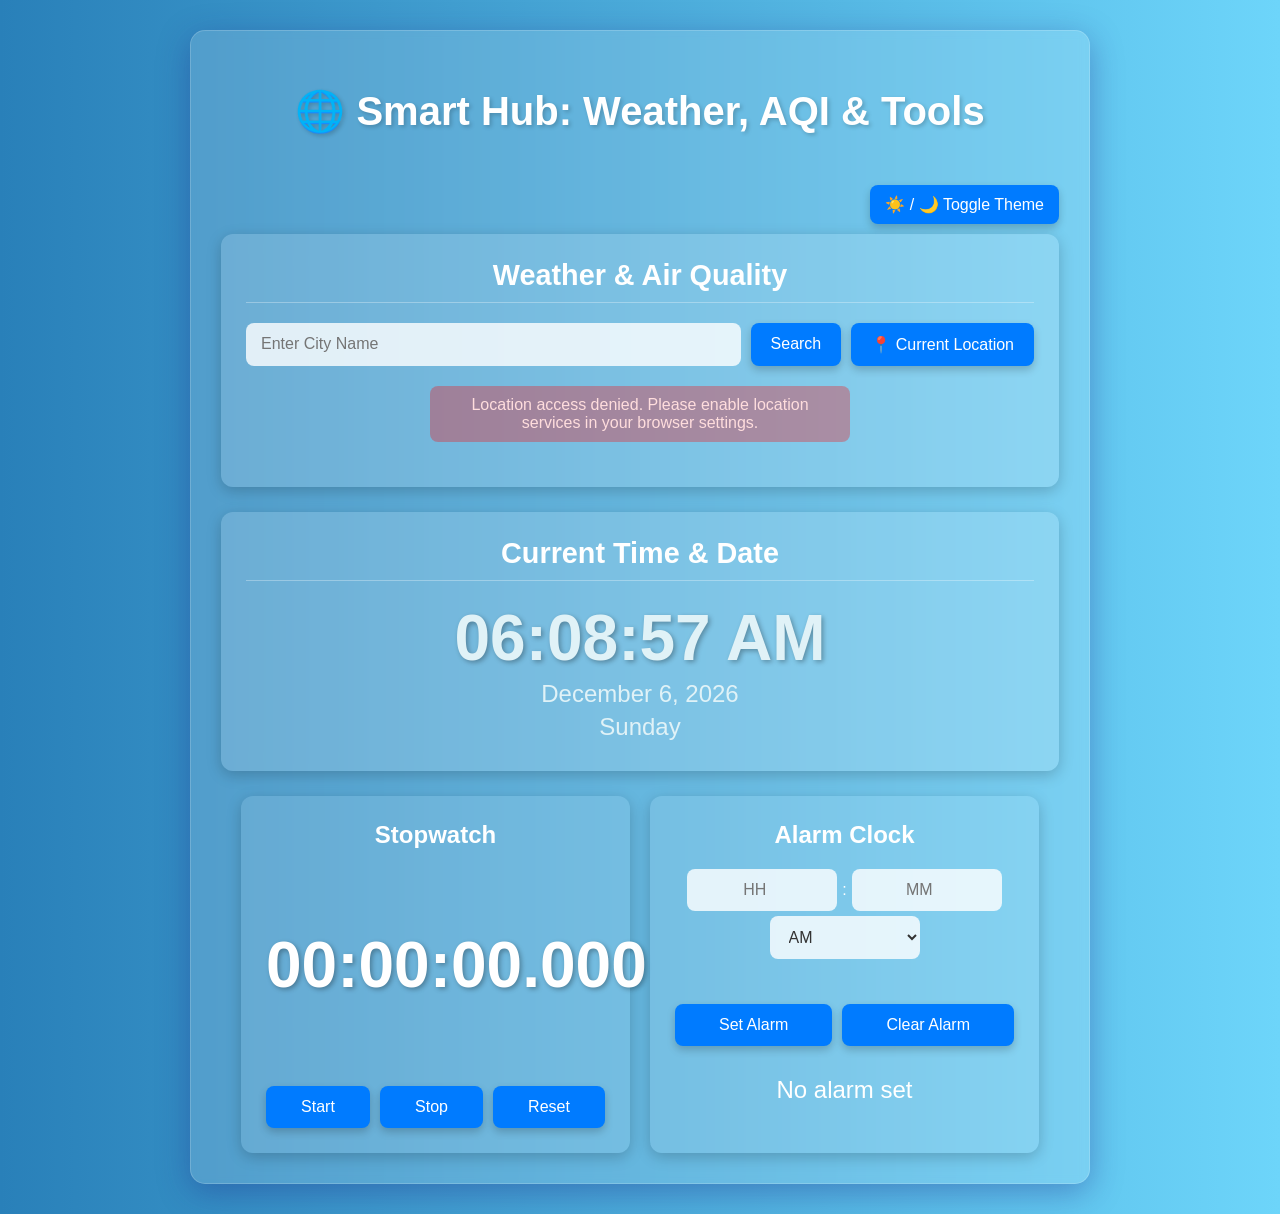
==== index.html @ 72296e92 "Add files via upload" ====
<!DOCTYPE html>
<html lang="en">
<head>
    <meta charset="UTF-8">
    <meta name="viewport" content="width=device-width, initial-scale=1.0">
    <title>🌐 Smart Hub: Weather, AQI, Clock & Tools</title>
    <link rel="stylesheet" href="style.css">
    <link rel="icon" type="image/png" href="https://openweathermap.org/img/wn/04d@2x.png">
</head>
<body>
    <div class="main-wrapper">
        <div class="container">
            <h1>🌐 Smart Hub: Weather, AQI & Tools</h1>

            <div class="theme-toggle-section">
                <button id="themeToggle">☀️ / 🌙 Toggle Theme</button>
            </div>

            <div class="section weather-aqi-section">
                <h2>Weather & Air Quality</h2>
                <div class="search-section">
                    <input type="text" id="cityInput" placeholder="Enter City Name">
                    <button onclick="getWeatherByCity()">Search</button>
                    <button onclick="getLocationWeather()">📍 Current Location</button>
                </div>
                <div id="errorMessage" class="error-message"></div>
                <div class="results-container">
                    <div id="weatherResult" class="weather-card">
                        <h3>Current Weather</h3>
                        <div class="weather-details">
                            <p>City: <span id="weatherCity">--</span></p>
                            <img id="weatherIcon" src="" alt="Weather Icon" class="hidden">
                            <p class="temperature"><span id="temp">--</span>°C</p>
                            <p>Condition: <span id="condition">--</span></p>
                            <p>Humidity: <span id="humidity">--</span>%</p>
                            <p>Wind Speed: <span id="wind">--</span> m/s</p>
                            <p id="rainfallParagraph" class="hidden-detail">Rainfall (last 1/3h): <span id="rainfall">--</span> mm</p>
                            <p>Pressure: <span id="pressure">--</span> hPa</p>
                        </div>
                    </div>
                    <div id="aqiResult" class="aqi-card">
                        <h3>Air Quality Index (AQI)</h3>
                        <div class="aqi-details">
                            <p>AQI Level: <span id="aqiLevel">--</span> <span id="aqiStatus"></span></p>
                            <div class="aqi-components">
                                <p>PM2.5: <span id="pm2_5">--</span> µg/m³</p>
                                <p>PM10: <span id="pm10">--</span> µg/m³</p>
                                <p>CO: <span id="co">--</span> µg/m³</p>
                                <p>NO2: <span id="no2">--</span> µg/m³</p>
                                <p>O3: <span id="o3">--</span> µg/m³</p>
                                <p>SO2: <span id="so2">--</span> µg/m³</p>
                            </div>
                        </div>
                    </div>
                </div>
            </div>

            <div class="section digital-clock-section">
                <h2>Current Time & Date</h2>
                <div class="clock-display">
                    <p id="displayTime" class="large-text">--:--:--</p>
                    <p id="displayDate" class="medium-text">--</p>
                    <p id="displayDay" class="medium-text">--</p>
                </div>
            </div>

            <div class="section tools-section">
                <div class="tool-card stopwatch-card">
                    <h3>Stopwatch</h3>
                    <p id="stopwatchDisplay" class="large-text">00:00:00.000</p>
                    <div class="stopwatch-controls">
                        <button id="startStopwatch">Start</button>
                        <button id="stopStopwatch">Stop</button>
                        <button id="resetStopwatch">Reset</button>
                    </div>
                </div>

                <div class="tool-card alarm-card">
                    <h3>Alarm Clock</h3>
                    <div class="alarm-set-input">
                        <input type="number" id="alarmHour" min="1" max="12" placeholder="HH"> :
                        <input type="number" id="alarmMinute" min="0" max="59" placeholder="MM">
                        <select id="alarmAmPm">
                            <option value="AM">AM</option>
                            <option value="PM">PM</option>
                        </select>
                    </div>
                    <div class="alarm-controls">
                        <button id="setAlarm">Set Alarm</button>
                        <button id="clearAlarm">Clear Alarm</button>
                    </div>
                    <p id="alarmStatus" class="medium-text">No alarm set</p>
                    <audio id="alarmTone" loop></audio> </div>
            </div>

        </div>
    </div>

    <script src="script.js"></script>
</body>
</html>
---- style.css ----
/* Root CSS Variables for Theming */
:root {
    /* Light Mode */
    --bg-gradient-start: #2980b9;
    --bg-gradient-end: #6dd5fa;
    --text-color: white;
    --card-bg-color: rgba(255, 255, 255, 0.15);
    --card-border-color: rgba(255, 255, 255, 0.18);
    --card-shadow-color: rgba(31, 38, 135, 0.37);
    --input-bg-color: rgba(255, 255, 255, 0.8);
    --input-text-color: #333;
    --button-bg-color: #007bff;
    --button-hover-bg-color: #0056b3;
    --section-header-border: rgba(255, 255, 255, 0.3);
    --value-text-color: #e0f2f7;
    --error-bg-color: rgba(255, 0, 0, 0.3);
    --error-text-color: #ffdddd;
}

/* Dark Mode Variables */
body.dark-mode {
    --bg-gradient-start: #2c3e50; /* Darker blue-grey */
    --bg-gradient-end: #34495e; /* Even darker blue-grey */
    --text-color: #ecf0f1; /* Light grey */
    --card-bg-color: rgba(0, 0, 0, 0.3);
    --card-border-color: rgba(255, 255, 255, 0.1);
    --card-shadow-color: rgba(0, 0, 0, 0.5);
    --input-bg-color: rgba(50, 50, 50, 0.8);
    --input-text-color: #ecf0f1;
    --button-bg-color: #3498db; /* Brighter blue */
    --button-hover-bg-color: #2980b9; /* Darker bright blue */
    --section-header-border: rgba(255, 255, 255, 0.2);
    --value-text-color: #aaddff;
    --error-bg-color: rgba(255, 99, 71, 0.3); /* Tomato red */
    --error-text-color: #ffe0e0;
}


/* General Body Styles */
body {
    font-family: 'Segoe UI', Tahoma, Geneva, Verdana, sans-serif;
    text-align: center;
    background: linear-gradient(to right, var(--bg-gradient-start), var(--bg-gradient-end));
    color: var(--text-color);
    margin: 0;
    padding: 20px;
    display: flex;
    justify-content: center;
    align-items: flex-start; /* Align to start for scrolling content */
    min-height: 100vh;
    box-sizing: border-box;
    transition: background 0.5s ease, color 0.5s ease; /* Smooth theme transition */
}

.main-wrapper {
    display: flex;
    flex-direction: column; /* Stack all sections vertically by default */
    justify-content: flex-start; /* Align sections to the top */
    align-items: center; /* Center content horizontally */
    width: 100%;
    max-width: 1200px; /* Wider wrapper to accommodate more content */
    gap: 30px; /* Space between main sections */
    padding: 10px; /* Small padding inside wrapper */
}

.container {
    background-color: var(--card-bg-color);
    padding: 30px;
    border-radius: 15px;
    box-shadow: 0 8px 32px 0 var(--card-shadow-color);
    backdrop-filter: blur(4px);
    -webkit-backdrop-filter: blur(4px);
    border: 1px solid var(--card-border-color);
    width: 100%;
    max-width: 900px; /* Max width for central content */
    box-sizing: border-box;
    display: flex;
    flex-direction: column;
    gap: 25px; /* Space between sections inside the container */
}

h1 {
    font-size: 2.5em;
    margin-bottom: 25px;
    text-shadow: 2px 2px 4px rgba(0, 0, 0, 0.2);
    color: var(--text-color);
}

h2 {
    font-size: 1.8em;
    margin-top: 0;
    margin-bottom: 20px;
    border-bottom: 1px solid var(--section-header-border);
    padding-bottom: 10px;
    color: var(--text-color);
}

h3 {
    font-size: 1.5em;
    margin-top: 0;
    margin-bottom: 15px;
    color: var(--text-color);
}

/* Theme Toggle Button */
.theme-toggle-section {
    text-align: right;
    width: 100%; /* Ensure button takes full width for alignment */
    max-width: 900px; /* Align with container max-width */
    margin-bottom: -15px; /* Pull it closer to the main content */
}
#themeToggle {
    background-color: var(--button-bg-color);
    color: var(--text-color);
    border: none;
    padding: 10px 15px;
    border-radius: 8px;
    cursor: pointer;
    font-size: 1em;
    transition: background-color 0.3s ease;
}
#themeToggle:hover {
    background-color: var(--button-hover-bg-color);
}


/* General Section Styles */
.section {
    background-color: var(--card-bg-color);
    padding: 25px;
    border-radius: 12px;
    box-shadow: 0 4px 15px rgba(0, 0, 0, 0.2);
    text-align: center;
    width: 100%; /* Sections take full width within container */
    box-sizing: border-box;
}

/* Search Section (Weather/AQI) */
.search-section {
    margin-bottom: 20px;
    display: flex;
    flex-wrap: wrap;
    justify-content: center;
    gap: 10px;
}

input[type="text"], input[type="number"], select {
    padding: 12px 15px;
    font-size: 1em;
    border: none;
    border-radius: 8px;
    outline: none;
    background-color: var(--input-bg-color);
    color: var(--input-text-color);
    flex-grow: 1;
    min-width: 150px;
    box-sizing: border-box;
}

input[type="number"] {
    width: 60px; /* Specific width for hour/minute inputs */
    text-align: center;
    flex-grow: 0;
}

select {
    width: 80px; /* Specific width for AM/PM select */
    flex-grow: 0;
    cursor: pointer;
}

button {
    padding: 12px 20px;
    font-size: 1em;
    border: none;
    border-radius: 8px;
    background-color: var(--button-bg-color);
    color: var(--text-color);
    cursor: pointer;
    transition: background-color 0.3s ease, transform 0.2s ease;
    box-shadow: 0 4px 8px rgba(0, 0, 0, 0.2);
    white-space: nowrap;
}

button:hover {
    background-color: var(--button-hover-bg-color);
    transform: translateY(-2px);
}

button:active {
    transform: translateY(0);
}

/* Error Message Styling */
.error-message {
    color: var(--error-text-color);
    background-color: var(--error-bg-color);
    padding: 10px;
    border-radius: 8px;
    margin: 15px auto;
    max-width: 400px;
    opacity: 0;
    height: 0;
    overflow: hidden;
    transition: opacity 0.4s ease, height 0.4s ease, padding 0.4s ease, background-color 0.5s ease;
}

.error-message.show {
    opacity: 1;
    height: auto;
    padding: 10px;
}

/* Results Container (Weather and AQI Cards) */
.results-container {
    display: flex;
    flex-wrap: wrap;
    justify-content: center;
    gap: 20px;
    margin-top: 20px;
}

/* Individual Card Styling (Weather/AQI) */
.weather-card, .aqi-card {
    background-color: rgba(255, 255, 255, 0.1);
    padding: 25px;
    border-radius: 12px;
    width: calc(50% - 30px); /* Approx half width minus gap for larger screens */
    min-width: 280px;
    box-sizing: border-box;
    box-shadow: 0 4px 15px rgba(0, 0, 0, 0.2);
    text-align: left;
    display: none;
    flex-direction: column;
    justify-content: space-between;
    transition: all 0.3s ease-in-out;
}

.weather-details p, .aqi-details p {
    margin: 10px 0;
    font-size: 1.1em;
    display: flex;
    justify-content: space-between;
    align-items: center;
    color: var(--text-color);
}

.weather-details span, .aqi-details span {
    font-weight: bold;
    color: var(--value-text-color);
}

.temperature {
    font-size: 3em;
    font-weight: bold;
    margin: 15px 0;
    text-align: center;
    color: var(--value-text-color);
    text-shadow: 1px 1px 2px rgba(0, 0, 0, 0.3);
}

#weatherIcon {
    display: block;
    margin: -10px auto 10px auto;
    width: 100px;
    height: 100px;
    background-color: rgba(0, 0, 0, 0.1);
    border-radius: 50%;
    padding: 5px;
}

#weatherIcon.hidden {
    display: none;
}

.aqi-components {
    margin-top: 15px;
    border-top: 1px solid var(--section-header-border);
    padding-top: 15px;
}

.hidden-detail {
    display: none;
}

/* AQI Status Coloring */
.aqi-status-good { color: #8bc34a; font-weight: bold; }
.aqi-status-fair { color: #ffeb3b; font-weight: bold; }
.aqi-status-moderate { color: #ff9800; font-weight: bold; }
.aqi-status-poor { color: #f4436c; font-weight: bold; }
.aqi-status-very-poor { color: #9c27b0; font-weight: bold; }
.aqi-status-unknown { color: #aaaaaa; font-weight: bold; }


/* --- New Sections Styling --- */

/* Clock / Calendar Section */
.digital-clock-section {
    text-align: center;
}

.clock-display p {
    margin: 5px 0;
    color: var(--value-text-color);
}

.large-text {
    font-size: 4em;
    font-weight: bold;
    text-shadow: 2px 2px 5px rgba(0, 0, 0, 0.3);
}

.medium-text {
    font-size: 1.5em;
}

/* Tools Section (Stopwatch & Alarm) */
.tools-section {
    display: flex;
    flex-wrap: wrap;
    gap: 20px;
    justify-content: center;
    text-align: center;
    background-color: transparent; /* Tools section acts as a wrapper, not a card itself */
    box-shadow: none;
    padding: 0;
}

.tool-card {
    background-color: rgba(255, 255, 255, 0.1);
    padding: 25px;
    border-radius: 12px;
    box-shadow: 0 4px 15px rgba(0, 0, 0, 0.2);
    width: calc(50% - 30px); /* Approx half width minus gap for larger screens */
    min-width: 280px;
    box-sizing: border-box;
    display: flex;
    flex-direction: column;
    justify-content: space-between;
}

/* Stopwatch Controls */
.stopwatch-controls, .alarm-controls {
    display: flex;
    justify-content: center;
    gap: 10px;
    margin-top: 20px;
    flex-wrap: wrap; /* Allow buttons to wrap */
}
.stopwatch-controls button, .alarm-controls button {
    flex-grow: 1; /* Allow buttons to grow */
    min-width: 100px;
}

/* Alarm Specifics */
.alarm-set-input {
    display: flex;
    justify-content: center;
    align-items: center;
    gap: 5px;
    margin-bottom: 20px;
    flex-wrap: wrap; /* Allow alarm inputs to wrap */
}
.alarm-set-input input {
    max-width: 80px; /* Default max-width for numbers */
    flex-grow: 0;
}
.alarm-set-input select {
    max-width: 100px; /* Default max-width for select */
    flex-grow: 0;
}


/* --- Responsive Design Adjustments --- */

/* For smaller tablets and large phones (less than 992px wide) */
@media (max-width: 992px) {
    .main-wrapper {
        padding: 0; /* Remove horizontal padding on main wrapper */
    }
    .container {
        padding: 25px; /* Slightly less padding */
        border-radius: 0; /* Remove border-radius on main container for full width feel */
        border-left: none;
        border-right: none;
    }
    h1 {
        font-size: 2.2em;
    }
    .weather-card, .aqi-card, .tool-card {
        width: 100%; /* Make all cards full width */
        min-width: unset; /* Remove min-width constraint */
    }
    .results-container, .tools-section {
        flex-direction: column; /* Ensure vertical stacking */
        align-items: center;
        gap: 25px; /* Slightly increased gap between stacked cards */
    }
    .theme-toggle-section {
        padding-right: 10px; /* Add some padding on right for toggle */
    }
}

/* For standard mobile phones (less than 768px wide) */
@media (max-width: 768px) {
    body {
        padding: 10px; /* Reduce overall body padding */
    }
    h1 {
        font-size: 1.8em;
    }
    h2 {
        font-size: 1.6em;
    }
    h3 {
        font-size: 1.3em;
    }
    .container {
        padding: 15px; /* Even less padding */
    }
    .search-section, .stopwatch-controls, .alarm-controls {
        flex-direction: column; /* Stack inputs and buttons vertically */
        gap: 15px; /* More space between stacked buttons */
    }
    input[type="text"], button {
        width: 100%; /* Full width for input and buttons */
        max-width: none;
        margin: 0; /* Remove any lingering margins */
    }
    .search-section input[type="text"] {
        margin-bottom: 0; /* Remove margin between input and first button */
    }

    .large-text {
        font-size: 3em; /* Adjust large text for mobile */
    }
    .medium-text {
        font-size: 1.2em;
    }
    .weather-details p, .aqi-details p {
        font-size: 1em; /* Smaller detail text */
    }

    /* Alarm input specific adjustments for stacking */
    .alarm-set-input {
        flex-direction: row; /* Keep inputs in a row if possible */
        flex-wrap: wrap; /* Allow wrapping */
        justify-content: center;
        gap: 8px; /* Slightly tighter gap */
    }
    .alarm-set-input input, .alarm-set-input select {
        flex-basis: 45%; /* Allow inputs to take ~half width */
        min-width: 0; /* Allow shrinking */
        max-width: 120px; /* Ensure they don't get too wide */
    }
    .alarm-set-input span { /* For the colon between hour and minute */
        display: none; /* Hide colon if inputs wrap awkwardly */
    }
}

/* For very small mobile screens (less than 480px wide) */
@media (max-width: 480px) {
    h1 {
        font-size: 1.4em;
    }
    h2 {
        font-size: 1.4em;
    }
    h3 {
        font-size: 1.2em;
    }
    .section {
        padding: 15px; /* Reduce section padding */
    }
    .large-text {
        font-size: 2.5em; /* Further reduce large text */
    }
    .medium-text {
        font-size: 1em;
    }
    .weather-details p, .aqi-details p {
        font-size: 0.9em; /* Smallest detail text */
    }
    #weatherIcon {
        width: 80px;
        height: 80px;
    }
    .alarm-set-input input, .alarm-set-input select {
        flex-basis: auto; /* Revert to auto basis */
        width: 100%; /* Make them full width for better touch targets */
    }
    .alarm-set-input {
        flex-direction: column; /* Force alarm inputs to stack */
    }
}
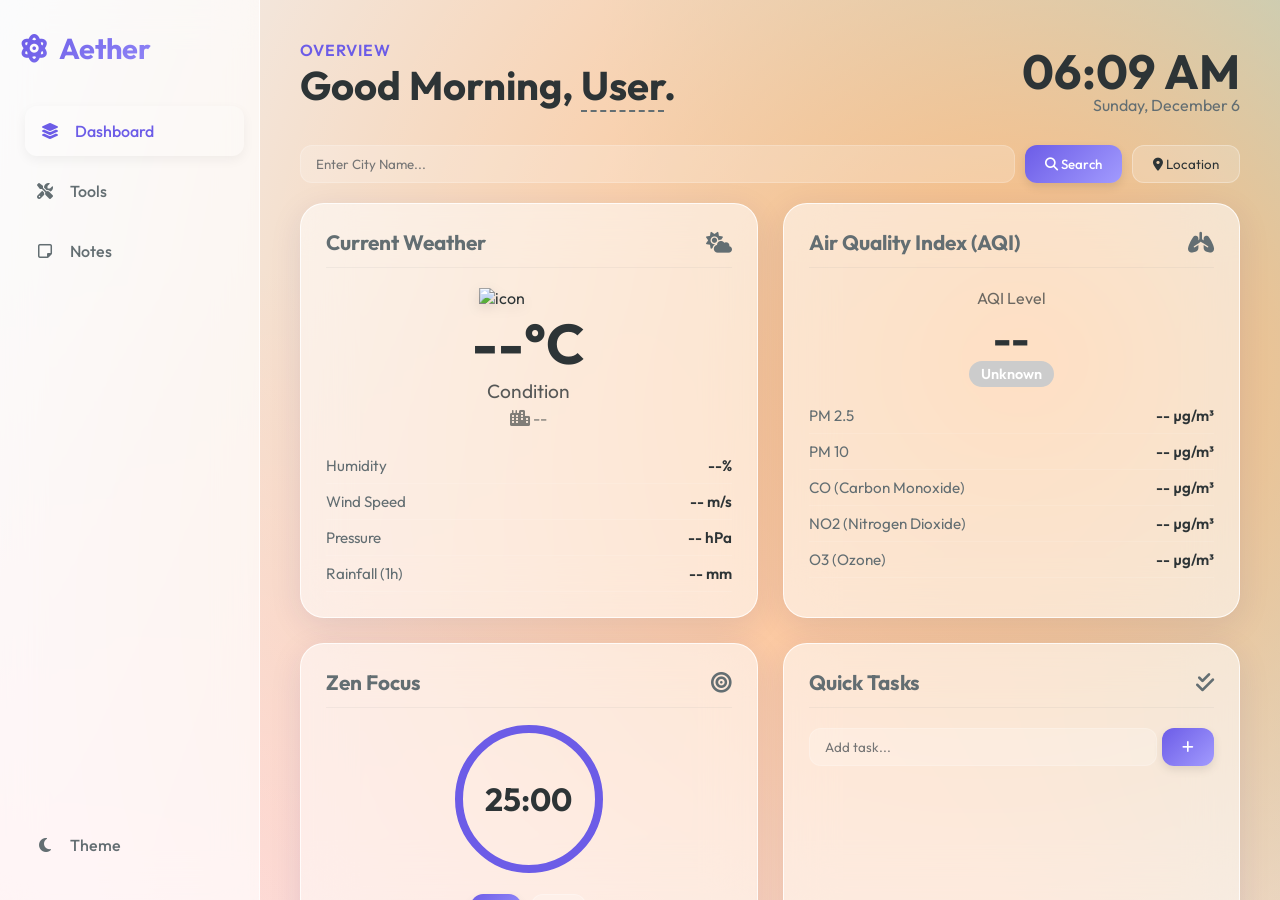
==== commit 19d12c02: "Update index.html" ====
--- a/index.html
+++ b/index.html
@@ -3,99 +3,952 @@
 <head>
     <meta charset="UTF-8">
     <meta name="viewport" content="width=device-width, initial-scale=1.0">
-    <title>🌐 Smart Hub: Weather, AQI, Clock & Tools</title>
-    <link rel="stylesheet" href="style.css">
-    <link rel="icon" type="image/png" href="https://openweathermap.org/img/wn/04d@2x.png">
+    <title>Aether Tools | Ultimate Hub</title>
+    <link rel="stylesheet" href="https://cdnjs.cloudflare.com/ajax/libs/font-awesome/6.4.0/css/all.min.css">
+    <link href="https://fonts.googleapis.com/css2?family=Outfit:wght@300;400;500;700&display=swap" rel="stylesheet">
+
+    <style>
+        :root {
+            /* Light Theme */
+            --bg-color: #f0f2f5;
+            --sidebar-bg: rgba(255, 255, 255, 0.7);
+            --card-bg: rgba(255, 255, 255, 0.55);
+            --text-main: #2d3436;
+            --text-muted: #636e72;
+            --accent: #6c5ce7;
+            --accent-grad: linear-gradient(135deg, #6c5ce7, #a29bfe);
+            --glass-border: 1px solid rgba(255, 255, 255, 0.8);
+            --shadow: 0 8px 32px 0 rgba(31, 38, 135, 0.1);
+            --sidebar-width: 260px;
+        }
+
+        body.dark-mode {
+            /* Dark Theme */
+            --bg-color: #0f0c29;
+            --sidebar-bg: rgba(20, 20, 30, 0.6);
+            --card-bg: rgba(30, 30, 40, 0.6);
+            --text-main: #dfe6e9;
+            --text-muted: #b2bec3;
+            --accent: #00cec9;
+            --accent-grad: linear-gradient(135deg, #00cec9, #81ecec);
+            --glass-border: 1px solid rgba(255, 255, 255, 0.08);
+            --shadow: 0 8px 32px 0 rgba(0, 0, 0, 0.4);
+        }
+
+        * {
+            margin: 0;
+            padding: 0;
+            box-sizing: border-box;
+            font-family: 'Outfit', sans-serif;
+            transition: background 0.3s, color 0.3s, border-color 0.3s;
+        }
+
+        body {
+            background: var(--bg-color);
+            background-image: 
+                radial-gradient(at 0% 0%, hsla(253,16%,7%,1) 0, transparent 50%), 
+                radial-gradient(at 50% 0%, hsla(225,39%,30%,1) 0, transparent 50%), 
+                radial-gradient(at 100% 0%, hsla(339,49%,30%,1) 0, transparent 50%);
+            background-size: 200% 200%;
+            animation: aurora 20s infinite alternate;
+            color: var(--text-main);
+            height: 100vh;
+            overflow: hidden; 
+            display: flex;
+        }
+        
+        body.light-mode {
+             background-image: 
+                radial-gradient(at 40% 20%, hsla(28,100%,74%,1) 0, transparent 50%), 
+                radial-gradient(at 80% 0%, hsla(189,100%,56%,1) 0, transparent 50%), 
+                radial-gradient(at 0% 50%, hsla(355,100%,93%,1) 0, transparent 50%);
+        }
+
+        @keyframes aurora {
+            0% { background-position: 0% 50%; }
+            50% { background-position: 100% 50%; }
+            100% { background-position: 0% 50%; }
+        }
+
+        /* --- SIDEBAR --- */
+        .sidebar {
+            width: var(--sidebar-width);
+            background: var(--sidebar-bg);
+            backdrop-filter: blur(20px);
+            -webkit-backdrop-filter: blur(20px);
+            border-right: var(--glass-border);
+            padding: 30px 20px;
+            display: flex;
+            flex-direction: column;
+            justify-content: space-between;
+            z-index: 100;
+            position: relative;
+        }
+
+        .logo {
+            font-size: 1.8rem;
+            font-weight: 700;
+            margin-bottom: 40px;
+            background: var(--accent-grad);
+            -webkit-background-clip: text;
+            -webkit-text-fill-color: transparent;
+            display: flex;
+            align-items: center;
+            gap: 10px;
+        }
+
+        .nav-links {
+            list-style: none;
+            display: flex;
+            flex-direction: column;
+            gap: 10px;
+        }
+
+        .nav-item {
+            padding: 15px;
+            border-radius: 12px;
+            cursor: pointer;
+            color: var(--text-muted);
+            font-weight: 500;
+            display: flex;
+            align-items: center;
+            gap: 15px;
+            transition: all 0.2s;
+        }
+
+        .nav-item:hover, .nav-item.active {
+            background: rgba(255, 255, 255, 0.15);
+            color: var(--accent);
+            box-shadow: 0 4px 12px rgba(0,0,0,0.05);
+            transform: translateX(5px);
+        }
+        .nav-item i { width: 20px; text-align: center; }
+
+        .sidebar-footer { margin-top: auto; }
+
+        /* --- MAIN CONTENT --- */
+        .main-content {
+            flex: 1;
+            padding: 40px;
+            overflow-y: auto;
+            position: relative;
+            scroll-behavior: smooth;
+        }
+
+        .header {
+            display: flex;
+            justify-content: space-between;
+            align-items: flex-end;
+            margin-bottom: 30px;
+        }
+
+        .greeting h1 { font-size: 2.5rem; margin-bottom: 5px; }
+        .editable-name {
+            border-bottom: 2px dashed var(--text-muted);
+            cursor: text;
+            transition: 0.2s;
+        }
+        .editable-name:focus {
+            border-bottom: 2px solid var(--accent);
+            outline: none;
+            color: var(--accent);
+        }
+
+        .date-display { text-align: right; color: var(--text-muted); }
+        .time-large {
+            font-size: 3rem;
+            font-weight: 700;
+            color: var(--text-main);
+            line-height: 1;
+        }
+
+        /* --- GRID SYSTEM (Responsive) --- */
+        .bento-grid {
+            display: grid;
+            grid-template-columns: repeat(auto-fit, minmax(320px, 1fr));
+            gap: 25px;
+        }
+
+        /* CARD STYLES */
+        .card {
+            background: var(--card-bg);
+            backdrop-filter: blur(25px);
+            -webkit-backdrop-filter: blur(25px);
+            border: var(--glass-border);
+            border-radius: 24px;
+            padding: 25px;
+            box-shadow: var(--shadow);
+            position: relative;
+            overflow: hidden;
+            animation: slideUp 0.5s ease;
+            transition: transform 0.3s ease, box-shadow 0.3s ease;
+        }
+        
+        .card:hover {
+            transform: translateY(-5px);
+            box-shadow: 0 12px 40px rgba(0,0,0,0.15);
+        }
+
+        .card h2 {
+            font-size: 1.3rem;
+            margin-bottom: 20px;
+            color: var(--text-muted);
+            display: flex;
+            justify-content: space-between;
+            align-items: center;
+            border-bottom: 1px solid rgba(150,150,150,0.1);
+            padding-bottom: 12px;
+        }
+
+        /* --- WEATHER & AQI DETAILS --- */
+        .weather-search-container {
+            margin-bottom: 20px;
+            display: flex;
+            gap: 10px;
+        }
+        .weather-top-section {
+            display: flex;
+            flex-direction: column;
+            align-items: center;
+            margin-bottom: 20px;
+        }
+        .weather-icon-large {
+            width: 100px;
+            filter: drop-shadow(0 4px 6px rgba(0,0,0,0.1));
+            animation: float 3s ease-in-out infinite;
+        }
+        .weather-temp-large {
+            font-size: 3.5rem;
+            font-weight: 700;
+            color: var(--text-main);
+        }
+        
+        .detail-row {
+            display: flex;
+            justify-content: space-between;
+            padding: 8px 0;
+            border-bottom: 1px solid rgba(255,255,255,0.1);
+            font-size: 0.95rem;
+        }
+        .detail-row span:first-child { color: var(--text-muted); }
+        .detail-row span:last-child { font-weight: 600; color: var(--text-main); }
+        
+        .aqi-header-large { text-align: center; margin-bottom: 15px; }
+        .aqi-score { font-size: 2.5rem; font-weight: bold; display: block; }
+        .aqi-status {
+            padding: 4px 12px;
+            border-radius: 20px;
+            color: white;
+            font-size: 0.9rem;
+            font-weight: 600;
+        }
+
+        /* --- ALARM CLOCK (NEW) --- */
+        .alarm-inputs {
+            display: flex;
+            justify-content: center;
+            align-items: center;
+            gap: 10px;
+            margin: 20px 0;
+        }
+        .alarm-inputs input {
+            width: 70px;
+            text-align: center;
+            font-size: 1.5rem;
+            padding: 10px;
+        }
+        .alarm-inputs span { font-size: 2rem; font-weight: bold; }
+        .alarm-status {
+            text-align: center;
+            margin-top: 15px;
+            font-weight: 600;
+            color: var(--accent);
+            min-height: 20px;
+        }
+
+        /* --- CALENDAR (NEW) --- */
+        .calendar-grid {
+            display: grid;
+            grid-template-columns: repeat(7, 1fr);
+            gap: 5px;
+            text-align: center;
+            margin-top: 10px;
+        }
+        .cal-day-name { font-weight: bold; font-size: 0.8rem; color: var(--text-muted); margin-bottom: 5px;}
+        .cal-day {
+            padding: 8px;
+            border-radius: 8px;
+            font-size: 0.9rem;
+            cursor: default;
+        }
+        .cal-day.today {
+            background: var(--accent-grad);
+            color: white;
+            font-weight: bold;
+            box-shadow: 0 4px 10px rgba(108, 92, 231, 0.4);
+        }
+
+        /* --- CALCULATOR --- */
+        .calc-grid {
+            display: grid;
+            grid-template-columns: repeat(4, 1fr);
+            gap: 10px;
+        }
+        .calc-display {
+            grid-column: span 4;
+            background: rgba(0,0,0,0.2);
+            color: var(--text-main);
+            padding: 15px;
+            border-radius: 10px;
+            text-align: right;
+            font-size: 1.5rem;
+            margin-bottom: 10px;
+            height: 50px;
+        }
+        .calc-btn {
+            background: rgba(255,255,255,0.1);
+            border: var(--glass-border);
+            color: var(--text-main);
+            padding: 15px;
+            border-radius: 10px;
+            font-size: 1.1rem;
+            cursor: pointer;
+            transition: 0.1s;
+        }
+        .calc-btn:active { transform: scale(0.95); }
+        .calc-btn.op { background: rgba(108, 92, 231, 0.2); color: var(--accent); }
+        .calc-btn.eq { background: var(--accent-grad); color: white; grid-column: span 2; }
+
+        /* --- FOCUS / POMODORO --- */
+        .pomo-wrapper {
+            display: flex;
+            flex-direction: column;
+            align-items: center;
+            justify-content: center;
+            height: 200px;
+        }
+        .timer-circle { position: relative; width: 150px; height: 150px; }
+        .timer-circle svg { width: 150px; height: 150px; transform: rotate(-90deg); }
+        .timer-circle circle { fill: none; stroke-width: 8; stroke-linecap: round; }
+        .circle-bg { stroke: rgba(255,255,255,0.1); }
+        .circle-progress { 
+            stroke: var(--accent); 
+            stroke-dasharray: 440; 
+            stroke-dashoffset: 0;
+            transition: stroke-dashoffset 1s linear;
+        }
+        .timer-text {
+            position: absolute;
+            top: 50%; left: 50%;
+            transform: translate(-50%, -50%);
+            font-size: 2rem;
+            font-weight: 700;
+        }
+        .pomo-controls { margin-top: 20px; display: flex; gap: 10px; }
+
+        /* --- STICKY NOTES --- */
+        .note-area {
+            width: 100%;
+            height: 150px;
+            background: transparent;
+            border: none;
+            resize: none;
+            color: var(--text-main);
+            font-size: 1rem;
+            outline: none;
+            line-height: 1.5;
+        }
+        
+        /* Inputs & Buttons */
+        input, select {
+            width: 100%;
+            padding: 10px 15px;
+            border-radius: 12px;
+            border: 1px solid rgba(255,255,255,0.2);
+            background: rgba(255,255,255,0.2);
+            color: var(--text-main);
+            outline: none;
+            font-family: inherit;
+        }
+        button.primary-btn {
+            background: var(--accent-grad);
+            border: none;
+            color: white;
+            padding: 10px 20px;
+            border-radius: 12px;
+            cursor: pointer;
+            white-space: nowrap;
+            font-weight: 500;
+            box-shadow: 0 4px 10px rgba(0,0,0,0.1);
+        }
+        button.secondary-btn {
+            background: rgba(255,255,255,0.2);
+            border: 1px solid rgba(255,255,255,0.3);
+            color: var(--text-main);
+            padding: 10px 20px;
+            border-radius: 12px;
+            cursor: pointer;
+            white-space: nowrap;
+        }
+        button:hover { transform: translateY(-2px); }
+        button:active { transform: translateY(0); }
+
+        /* --- PAGES/TABS LOGIC --- */
+        .page-section { display: none; }
+        .page-section.active { display: block; animation: fadeIn 0.4s; }
+
+        @keyframes slideUp { from { transform: translateY(20px); opacity: 0; } to { transform: translateY(0); opacity: 1; } }
+        @keyframes fadeIn { from { opacity: 0; } to { opacity: 1; } }
+        @keyframes float { 0%, 100% { transform: translateY(0); } 50% { transform: translateY(-10px); } }
+
+        /* --- RESPONSIVE DESIGN --- */
+        
+        /* Tablet & Mobile */
+        @media (max-width: 900px) {
+            .bento-grid { grid-template-columns: repeat(auto-fit, minmax(280px, 1fr)); }
+        }
+
+        /* Mobile Only */
+        @media (max-width: 768px) {
+            body { flex-direction: column; overflow: auto; height: auto; min-height: 100vh; }
+            
+            /* Bottom Navigation Bar for Mobile */
+            .sidebar { 
+                width: 100%; 
+                flex-direction: row; 
+                padding: 10px 20px; 
+                position: fixed; 
+                bottom: 0; 
+                left: 0;
+                height: 70px;
+                border-top: var(--glass-border);
+                border-right: none;
+                justify-content: space-around;
+                align-items: center;
+                background: rgba(255, 255, 255, 0.9); /* More opaque for mobile nav */
+                box-shadow: 0 -4px 20px rgba(0,0,0,0.1);
+            }
+            body.dark-mode .sidebar { background: rgba(20, 20, 30, 0.9); }
+
+            .logo, .sidebar-footer, .nav-item span { display: none; }
+            .nav-links { flex-direction: row; width: 100%; justify-content: space-around; gap: 0; }
+            .nav-item { padding: 12px; font-size: 1.4rem; border-radius: 50%; }
+            .nav-item:hover { transform: none; }
+            
+            /* Main Content Adjustments */
+            .main-content { padding: 20px; padding-bottom: 90px; } /* Extra padding for bottom nav */
+            .header { flex-direction: column; align-items: flex-start; gap: 10px; }
+            .date-display { text-align: left; }
+            
+            /* Grid becomes single column */
+            .bento-grid { grid-template-columns: 1fr; }
+            
+            /* Adjust large text */
+            .weather-temp-large { font-size: 3rem; }
+            .time-large { font-size: 2.5rem; }
+        }
+    </style>
 </head>
-<body>
-    <div class="main-wrapper">
-        <div class="container">
-            <h1>🌐 Smart Hub: Weather, AQI & Tools</h1>
-
-            <div class="theme-toggle-section">
-                <button id="themeToggle">☀️ / 🌙 Toggle Theme</button>
+<body class="light-mode">
+
+    <nav class="sidebar">
+        <div class="logo">
+            <i class="fa-solid fa-atom"></i> Aether
+        </div>
+        <ul class="nav-links">
+            <li class="nav-item active" onclick="showPage('dashboard')">
+                <i class="fa-solid fa-layer-group"></i> <span>Dashboard</span>
+            </li>
+            <li class="nav-item" onclick="showPage('tools')">
+                <i class="fa-solid fa-screwdriver-wrench"></i> <span>Tools</span>
+            </li>
+            <li class="nav-item" onclick="showPage('notes')">
+                <i class="fa-regular fa-note-sticky"></i> <span>Notes</span>
+            </li>
+        </ul>
+        <div class="sidebar-footer">
+            <div class="nav-item" id="themeToggle">
+                <i class="fa-solid fa-moon"></i> <span>Theme</span>
             </div>
-
-            <div class="section weather-aqi-section">
-                <h2>Weather & Air Quality</h2>
-                <div class="search-section">
-                    <input type="text" id="cityInput" placeholder="Enter City Name">
-                    <button onclick="getWeatherByCity()">Search</button>
-                    <button onclick="getLocationWeather()">📍 Current Location</button>
+        </div>
+    </nav>
+
+    <main class="main-content">
+        
+        <header class="header">
+            <div class="greeting">
+                <p style="color: var(--accent); font-weight: 600; text-transform: uppercase; letter-spacing: 1px;">Overview</p>
+                <h1>Good <span id="timeGreeting">Morning</span>, <span class="editable-name" id="userName" contenteditable="true">User</span>.</h1>
+            </div>
+            <div class="date-display">
+                <div class="time-large" id="clock">12:00</div>
+                <div id="date">Monday, Nov 26</div>
+            </div>
+        </header>
+
+        <div id="dashboard" class="page-section active">
+            
+            <div class="weather-search-container">
+                <input type="text" id="cityInput" placeholder="Enter City Name...">
+                <button class="primary-btn" onclick="getWeather()"><i class="fa-solid fa-search"></i> Search</button>
+                <button class="secondary-btn" onclick="getLocationWeather()"><i class="fa-solid fa-location-dot"></i> Location</button>
+            </div>
+
+            <div class="bento-grid">
+                
+                <div class="card">
+                    <h2>Current Weather <i class="fa-solid fa-cloud-sun"></i></h2>
+                    
+                    <div class="weather-top-section">
+                        <img id="weatherIcon" src="" alt="icon" class="weather-icon-large">
+                        <div class="weather-temp-large" id="temp">--°C</div>
+                        <div id="condition" style="font-size: 1.2rem; text-transform: capitalize; opacity: 0.8;">Condition</div>
+                        <div style="font-size: 1rem; margin-top: 5px; opacity: 0.6;"><i class="fa-solid fa-city"></i> <span id="cityName">--</span></div>
+                    </div>
+
+                    <div class="weather-details-list">
+                        <div class="detail-row">
+                            <span>Humidity</span>
+                            <span id="humidity">--%</span>
+                        </div>
+                        <div class="detail-row">
+                            <span>Wind Speed</span>
+                            <span id="wind">-- m/s</span>
+                        </div>
+                        <div class="detail-row">
+                            <span>Pressure</span>
+                            <span id="pressure">-- hPa</span>
+                        </div>
+                        <div class="detail-row">
+                            <span>Rainfall (1h)</span>
+                            <span id="rain">-- mm</span>
+                        </div>
+                    </div>
                 </div>
-                <div id="errorMessage" class="error-message"></div>
-                <div class="results-container">
-                    <div id="weatherResult" class="weather-card">
-                        <h3>Current Weather</h3>
-                        <div class="weather-details">
-                            <p>City: <span id="weatherCity">--</span></p>
-                            <img id="weatherIcon" src="" alt="Weather Icon" class="hidden">
-                            <p class="temperature"><span id="temp">--</span>°C</p>
-                            <p>Condition: <span id="condition">--</span></p>
-                            <p>Humidity: <span id="humidity">--</span>%</p>
-                            <p>Wind Speed: <span id="wind">--</span> m/s</p>
-                            <p id="rainfallParagraph" class="hidden-detail">Rainfall (last 1/3h): <span id="rainfall">--</span> mm</p>
-                            <p>Pressure: <span id="pressure">--</span> hPa</p>
-                        </div>
+
+                <div class="card">
+                    <h2>Air Quality Index (AQI) <i class="fa-solid fa-lungs"></i></h2>
+                    
+                    <div class="aqi-header-large">
+                        <div style="font-size: 1rem; opacity: 0.7; margin-bottom: 5px;">AQI Level</div>
+                        <span class="aqi-score" id="aqiScore">--</span>
+                        <span class="aqi-status" id="aqiStatusText" style="background: #ccc;">Unknown</span>
                     </div>
-                    <div id="aqiResult" class="aqi-card">
-                        <h3>Air Quality Index (AQI)</h3>
-                        <div class="aqi-details">
-                            <p>AQI Level: <span id="aqiLevel">--</span> <span id="aqiStatus"></span></p>
-                            <div class="aqi-components">
-                                <p>PM2.5: <span id="pm2_5">--</span> µg/m³</p>
-                                <p>PM10: <span id="pm10">--</span> µg/m³</p>
-                                <p>CO: <span id="co">--</span> µg/m³</p>
-                                <p>NO2: <span id="no2">--</span> µg/m³</p>
-                                <p>O3: <span id="o3">--</span> µg/m³</p>
-                                <p>SO2: <span id="so2">--</span> µg/m³</p>
-                            </div>
+
+                    <div class="weather-details-list">
+                        <div class="detail-row">
+                            <span>PM 2.5</span>
+                            <span id="pm25">-- µg/m³</span>
+                        </div>
+                        <div class="detail-row">
+                            <span>PM 10</span>
+                            <span id="pm10">-- µg/m³</span>
+                        </div>
+                        <div class="detail-row">
+                            <span>CO (Carbon Monoxide)</span>
+                            <span id="co">-- µg/m³</span>
+                        </div>
+                        <div class="detail-row">
+                            <span>NO2 (Nitrogen Dioxide)</span>
+                            <span id="no2">-- µg/m³</span>
+                        </div>
+                        <div class="detail-row">
+                            <span>O3 (Ozone)</span>
+                            <span id="o3">-- µg/m³</span>
+                        </div>
+                    </div>
+                </div>
+
+                <div class="card">
+                    <h2>Zen Focus <i class="fa-solid fa-bullseye"></i></h2>
+                    <div class="pomo-wrapper">
+                        <div class="timer-circle">
+                            <svg>
+                                <circle class="circle-bg" cx="75" cy="75" r="70"></circle>
+                                <circle class="circle-progress" id="pomoRing" cx="75" cy="75" r="70"></circle>
+                            </svg>
+                            <div class="timer-text" id="pomoTime">25:00</div>
+                        </div>
+                        <div class="pomo-controls">
+                            <button class="primary-btn" onclick="togglePomo()" id="pomoBtn"><i class="fa-solid fa-play"></i></button>
+                            <button class="secondary-btn" onclick="resetPomo()"><i class="fa-solid fa-rotate-left"></i></button>
+                        </div>
+                    </div>
+                </div>
+
+                <div class="card">
+                    <h2>Quick Tasks <i class="fa-solid fa-check-double"></i></h2>
+                    <div style="display: flex; gap: 5px; margin-bottom: 15px;">
+                        <input type="text" id="taskInput" placeholder="Add task...">
+                        <button class="primary-btn" onclick="addTask()"><i class="fa-solid fa-plus"></i></button>
+                    </div>
+                    <ul id="taskList" style="list-style: none; overflow-y: auto; max-height: 250px;">
+                        </ul>
+                </div>
+
+            </div>
+        </div>
+
+        <div id="tools" class="page-section">
+            <div class="bento-grid">
+                
+                <div class="card">
+                    <h2>Alarm Clock <i class="fa-regular fa-clock"></i></h2>
+                    <div style="text-align: center; margin-top: 20px;">
+                        <div class="alarm-inputs">
+                            <input type="number" id="alarmH" min="1" max="12" placeholder="HH">
+                            <span>:</span>
+                            <input type="number" id="alarmM" min="0" max="59" placeholder="MM">
+                            <select id="alarmAP" style="width: 80px;">
+                                <option value="AM">AM</option>
+                                <option value="PM">PM</option>
+                            </select>
+                        </div>
+                        <div style="display: flex; gap: 10px; justify-content: center; margin-top: 20px;">
+                            <button class="primary-btn" onclick="setAlarm()">Set Alarm</button>
+                            <button class="secondary-btn" onclick="clearAlarm()">Clear</button>
+                        </div>
+                        <p id="alarmStatus" class="alarm-status">No alarm set</p>
+                    </div>
+                </div>
+
+                <div class="card">
+                    <h2>Calendar <i class="fa-regular fa-calendar-days"></i></h2>
+                    <div id="currentMonthYear" style="text-align: center; font-weight: bold; margin: 10px 0; font-size: 1.2rem; color: var(--accent);">November 2024</div>
+                    <div class="calendar-grid">
+                        <div class="cal-day-name">Sun</div>
+                        <div class="cal-day-name">Mon</div>
+                        <div class="cal-day-name">Tue</div>
+                        <div class="cal-day-name">Wed</div>
+                        <div class="cal-day-name">Thu</div>
+                        <div class="cal-day-name">Fri</div>
+                        <div class="cal-day-name">Sat</div>
+                        </div>
+                    <div id="calendarDays" class="calendar-grid"></div>
+                </div>
+
+                <div class="card" style="grid-row: span 2;">
+                    <h2>Calculator <i class="fa-solid fa-calculator"></i></h2>
+                    <div class="calc-grid">
+                        <div class="calc-display" id="calcDisplay">0</div>
+                        <button class="calc-btn op" onclick="calcClear()">C</button>
+                        <button class="calc-btn op" onclick="calcInput('/')">÷</button>
+                        <button class="calc-btn op" onclick="calcInput('*')">×</button>
+                        <button class="calc-btn op" onclick="calcDel()"><i class="fa-solid fa-delete-left"></i></button>
+                        <button class="calc-btn" onclick="calcInput('7')">7</button>
+                        <button class="calc-btn" onclick="calcInput('8')">8</button>
+                        <button class="calc-btn" onclick="calcInput('9')">9</button>
+                        <button class="calc-btn op" onclick="calcInput('-')">-</button>
+                        <button class="calc-btn" onclick="calcInput('4')">4</button>
+                        <button class="calc-btn" onclick="calcInput('5')">5</button>
+                        <button class="calc-btn" onclick="calcInput('6')">6</button>
+                        <button class="calc-btn op" onclick="calcInput('+')">+</button>
+                        <button class="calc-btn" onclick="calcInput('1')">1</button>
+                        <button class="calc-btn" onclick="calcInput('2')">2</button>
+                        <button class="calc-btn" onclick="calcInput('3')">3</button>
+                        <button class="calc-btn eq" onclick="calcResult()">=</button>
+                        <button class="calc-btn" onclick="calcInput('0')" style="grid-column: span 2;">0</button>
+                        <button class="calc-btn" onclick="calcInput('.')">.</button>
+                    </div>
+                </div>
+
+                <div class="card">
+                    <h2>Stopwatch <i class="fa-solid fa-stopwatch"></i></h2>
+                    <div style="text-align: center; margin-top: 30px;">
+                        <div id="swDisplay" style="font-size: 3.5rem; font-weight: 700; font-variant-numeric: tabular-nums;">00:00:00</div>
+                        <div style="margin-top: 20px; display: flex; justify-content: center; gap: 10px;">
+                            <button class="primary-btn" onclick="startSw()">Start</button>
+                            <button class="secondary-btn" onclick="stopSw()">Stop</button>
+                            <button class="secondary-btn" onclick="resetSw()">Reset</button>
                         </div>
                     </div>
                 </div>
             </div>
-
-            <div class="section digital-clock-section">
-                <h2>Current Time & Date</h2>
-                <div class="clock-display">
-                    <p id="displayTime" class="large-text">--:--:--</p>
-                    <p id="displayDate" class="medium-text">--</p>
-                    <p id="displayDay" class="medium-text">--</p>
-                </div>
+        </div>
+
+        <div id="notes" class="page-section">
+            <div class="card" style="height: 70vh;">
+                <h2>Sticky Notes <i class="fa-solid fa-pen-nib"></i> <span style="font-size: 0.8rem; font-weight: 400; opacity: 0.6;">(Auto-saved)</span></h2>
+                <textarea class="note-area" id="stickyNote" placeholder="Type your thoughts here..." style="height: 100%;"></textarea>
             </div>
-
-            <div class="section tools-section">
-                <div class="tool-card stopwatch-card">
-                    <h3>Stopwatch</h3>
-                    <p id="stopwatchDisplay" class="large-text">00:00:00.000</p>
-                    <div class="stopwatch-controls">
-                        <button id="startStopwatch">Start</button>
-                        <button id="stopStopwatch">Stop</button>
-                        <button id="resetStopwatch">Reset</button>
-                    </div>
-                </div>
-
-                <div class="tool-card alarm-card">
-                    <h3>Alarm Clock</h3>
-                    <div class="alarm-set-input">
-                        <input type="number" id="alarmHour" min="1" max="12" placeholder="HH"> :
-                        <input type="number" id="alarmMinute" min="0" max="59" placeholder="MM">
-                        <select id="alarmAmPm">
-                            <option value="AM">AM</option>
-                            <option value="PM">PM</option>
-                        </select>
-                    </div>
-                    <div class="alarm-controls">
-                        <button id="setAlarm">Set Alarm</button>
-                        <button id="clearAlarm">Clear Alarm</button>
-                    </div>
-                    <p id="alarmStatus" class="medium-text">No alarm set</p>
-                    <audio id="alarmTone" loop></audio> </div>
-            </div>
-
         </div>
-    </div>
-
-    <script src="script.js"></script>
+
+    </main>
+
+    <script>
+        // --- 1. THEME & NAV ---
+        const themeToggle = document.getElementById('themeToggle');
+        const body = document.body;
+        
+        if(localStorage.getItem('theme') === 'dark') {
+            body.classList.add('dark-mode');
+            themeToggle.classList.remove('light-mode');
+        }
+
+        themeToggle.addEventListener('click', () => {
+            body.classList.toggle('dark-mode');
+            body.classList.toggle('light-mode'); 
+            const isDark = body.classList.contains('dark-mode');
+            localStorage.setItem('theme', isDark ? 'dark' : 'light');
+        });
+
+        function showPage(pageId) {
+            document.querySelectorAll('.page-section').forEach(el => el.classList.remove('active'));
+            document.getElementById(pageId).classList.add('active');
+            document.querySelectorAll('.nav-item').forEach(el => el.classList.remove('active'));
+            event.currentTarget.classList.add('active');
+        }
+
+        // --- 2. USER & CLOCK ---
+        const userNameEl = document.getElementById('userName');
+        if(localStorage.getItem('aetherUser')) {
+            userNameEl.textContent = localStorage.getItem('aetherUser');
+        }
+        userNameEl.addEventListener('input', () => {
+            localStorage.setItem('aetherUser', userNameEl.textContent);
+        });
+
+        function updateClock() {
+            const now = new Date();
+            document.getElementById('clock').textContent = now.toLocaleTimeString([], {hour: '2-digit', minute:'2-digit'});
+            document.getElementById('date').textContent = now.toLocaleDateString([], {weekday: 'long', month: 'long', day: 'numeric'});
+            
+            const hr = now.getHours();
+            let greet = "Evening";
+            if(hr < 12) greet = "Morning";
+            else if(hr < 18) greet = "Afternoon";
+            document.getElementById('timeGreeting').textContent = greet;
+        }
+        setInterval(updateClock, 1000);
+        updateClock();
+
+        // --- 3. WEATHER (Detailed) ---
+        const API_KEY = '400fe231827dcfb7820a4bae569869d1';
+        const cityInput = document.getElementById('cityInput');
+
+        async function fetchWeather(query, lat = null, lon = null) {
+            try {
+                let url = lat && lon ? 
+                    `https://api.openweathermap.org/data/2.5/weather?lat=${lat}&lon=${lon}&units=metric&appid=${API_KEY}` : 
+                    `https://api.openweathermap.org/data/2.5/weather?q=${query}&units=metric&appid=${API_KEY}`;
+
+                const res = await fetch(url);
+                if(!res.ok) throw new Error("City not found");
+                const data = await res.json();
+                
+                // Weather
+                document.getElementById('temp').textContent = Math.round(data.main.temp) + "°C";
+                document.getElementById('cityName').textContent = data.name;
+                document.getElementById('condition').textContent = data.weather[0].description;
+                document.getElementById('weatherIcon').src = `https://openweathermap.org/img/wn/${data.weather[0].icon}@2x.png`;
+                
+                document.getElementById('humidity').textContent = data.main.humidity + "%";
+                document.getElementById('wind').textContent = data.wind.speed + " m/s";
+                document.getElementById('pressure').textContent = data.main.pressure + " hPa";
+                const rainfall = data.rain ? (data.rain['1h'] || 0) : 0;
+                document.getElementById('rain').textContent = rainfall > 0 ? rainfall + " mm" : "--";
+
+                localStorage.setItem('aetherCity', data.name);
+                fetchAQI(data.coord.lat, data.coord.lon);
+
+            } catch (err) { alert("Error: " + err.message); }
+        }
+
+        async function fetchAQI(lat, lon) {
+            try {
+                const url = `https://api.openweathermap.org/data/2.5/air_pollution?lat=${lat}&lon=${lon}&appid=${API_KEY}`;
+                const res = await fetch(url);
+                const data = await res.json();
+                const aqiData = data.list[0];
+
+                const score = aqiData.main.aqi;
+                const statusMap = {
+                    1: { text: "Good", color: "#00b894" },
+                    2: { text: "Fair", color: "#ffeaa7" },
+                    3: { text: "Moderate", color: "#fdcb6e" },
+                    4: { text: "Poor", color: "#e17055" },
+                    5: { text: "Very Poor", color: "#d63031" }
+                };
+                
+                const status = statusMap[score];
+                document.getElementById('aqiScore').textContent = score;
+                const statusEl = document.getElementById('aqiStatusText');
+                statusEl.textContent = status.text;
+                statusEl.style.background = status.color;
+                if(score > 2) statusEl.style.color = "#2d3436"; else statusEl.style.color = "white";
+
+                document.getElementById('pm25').textContent = aqiData.components.pm2_5 + " µg/m³";
+                document.getElementById('pm10').textContent = aqiData.components.pm10 + " µg/m³";
+                document.getElementById('co').textContent = aqiData.components.co + " µg/m³";
+                document.getElementById('no2').textContent = aqiData.components.no2 + " µg/m³";
+                document.getElementById('o3').textContent = aqiData.components.o3 + " µg/m³";
+
+            } catch (err) { console.error("AQI Error", err); }
+        }
+
+        function getWeather() { if(cityInput.value) fetchWeather(cityInput.value); }
+        function getLocationWeather() {
+            if(navigator.geolocation) {
+                navigator.geolocation.getCurrentPosition(pos => {
+                    fetchWeather(null, pos.coords.latitude, pos.coords.longitude);
+                }, () => alert("Location access denied."));
+            }
+        }
+        const savedCity = localStorage.getItem('aetherCity') || 'London';
+        fetchWeather(savedCity);
+
+        // --- 4. ALARM CLOCK ---
+        let alarmInterval, alarmTime;
+        const AudioContext = window.AudioContext || window.webkitAudioContext;
+        const audioCtx = new AudioContext();
+
+        function playBeep() {
+            if(audioCtx.state === 'suspended') audioCtx.resume();
+            const oscillator = audioCtx.createOscillator();
+            const gainNode = audioCtx.createGain();
+            oscillator.connect(gainNode);
+            gainNode.connect(audioCtx.destination);
+            oscillator.type = 'square';
+            oscillator.frequency.value = 800;
+            gainNode.gain.value = 0.1;
+            oscillator.start();
+            setTimeout(() => oscillator.stop(), 200);
+        }
+
+        function setAlarm() {
+            const h = parseInt(document.getElementById('alarmH').value);
+            const m = parseInt(document.getElementById('alarmM').value);
+            const ap = document.getElementById('alarmAP').value;
+
+            if(!h || isNaN(m)) { alert("Invalid Time"); return; }
+            if(audioCtx.state === 'suspended') audioCtx.resume();
+
+            let targetH = h;
+            if(ap === 'PM' && h !== 12) targetH += 12;
+            if(ap === 'AM' && h === 12) targetH = 0;
+
+            const now = new Date();
+            alarmTime = new Date(now.getFullYear(), now.getMonth(), now.getDate(), targetH, m, 0);
+            if(alarmTime <= now) alarmTime.setDate(alarmTime.getDate() + 1);
+
+            document.getElementById('alarmStatus').textContent = `Alarm set for ${h}:${String(m).padStart(2,'0')} ${ap}`;
+            
+            clearInterval(alarmInterval);
+            alarmInterval = setInterval(() => {
+                const current = new Date();
+                if(current >= alarmTime) {
+                    clearInterval(alarmInterval);
+                    document.getElementById('alarmStatus').textContent = "ALARM RINGING!";
+                    
+                    // Ring 5 times
+                    let count = 0;
+                    const ringLoop = setInterval(() => {
+                        playBeep();
+                        count++;
+                        if(count > 10) clearInterval(ringLoop);
+                    }, 500);
+                }
+            }, 1000);
+        }
+
+        function clearAlarm() {
+            clearInterval(alarmInterval);
+            document.getElementById('alarmStatus').textContent = "No alarm set";
+        }
+
+        // --- 5. CALENDAR GENERATOR ---
+        function renderCalendar() {
+            const date = new Date();
+            const month = date.getMonth();
+            const year = date.getFullYear();
+            const firstDay = new Date(year, month, 1).getDay();
+            const daysInMonth = new Date(year, month + 1, 0).getDate();
+            
+            const monthNames = ["January", "February", "March", "April", "May", "June", "July", "August", "September", "October", "November", "December"];
+            document.getElementById('currentMonthYear').textContent = `${monthNames[month]} ${year}`;
+            
+            const calendarEl = document.getElementById('calendarDays');
+            calendarEl.innerHTML = '';
+            
+            // Empty slots
+            for(let i=0; i<firstDay; i++) {
+                const div = document.createElement('div');
+                calendarEl.appendChild(div);
+            }
+            
+            // Days
+            for(let i=1; i<=daysInMonth; i++) {
+                const div = document.createElement('div');
+                div.className = 'cal-day';
+                if(i === date.getDate()) div.classList.add('today');
+                div.textContent = i;
+                calendarEl.appendChild(div);
+            }
+        }
+        renderCalendar();
+
+        // --- 6. CALCULATOR & STOPWATCH ---
+        let calcVal = "";
+        const calcDisplay = document.getElementById('calcDisplay');
+        function calcInput(v) { calcVal += v; calcDisplay.textContent = calcVal; }
+        function calcClear() { calcVal = ""; calcDisplay.textContent = "0"; }
+        function calcDel() { calcVal = calcVal.slice(0, -1); calcDisplay.textContent = calcVal || "0"; }
+        function calcResult() { try { calcVal = eval(calcVal).toString(); calcDisplay.textContent = calcVal; } catch { calcDisplay.textContent = "Error"; calcVal = ""; } }
+
+        let swInt, swTime=0;
+        function startSw() { if(!swInt) { let start = Date.now() - swTime; swInt = setInterval(() => { swTime = Date.now() - start; document.getElementById('swDisplay').textContent = new Date(swTime).toISOString().slice(11,19); }, 100); } }
+        function stopSw() { clearInterval(swInt); swInt=null; }
+        function resetSw() { stopSw(); swTime=0; document.getElementById('swDisplay').textContent="00:00:00"; }
+
+        // --- 7. POMODORO ---
+        let pomoInterval;
+        let isRunning = false;
+        let timeLeft = 25 * 60;
+        const totalTime = 25 * 60;
+        const ring = document.getElementById('pomoRing');
+        const circumference = 2 * Math.PI * 70;
+
+        function updateRing() {
+            const offset = circumference - (timeLeft / totalTime) * circumference;
+            ring.style.strokeDashoffset = offset;
+            const m = Math.floor(timeLeft / 60).toString().padStart(2, '0');
+            const s = (timeLeft % 60).toString().padStart(2, '0');
+            document.getElementById('pomoTime').textContent = `${m}:${s}`;
+        }
+
+        function togglePomo() {
+            const btn = document.getElementById('pomoBtn');
+            if(isRunning) { clearInterval(pomoInterval); btn.innerHTML = '<i class="fa-solid fa-play"></i>'; } 
+            else { pomoInterval = setInterval(() => { if(timeLeft > 0) { timeLeft--; updateRing(); } else { clearInterval(pomoInterval); alert("Zen Session Complete."); resetPomo(); } }, 1000); btn.innerHTML = '<i class="fa-solid fa-pause"></i>'; }
+            isRunning = !isRunning;
+        }
+        function resetPomo() { clearInterval(pomoInterval); isRunning = false; timeLeft = 25 * 60; updateRing(); document.getElementById('pomoBtn').innerHTML = '<i class="fa-solid fa-play"></i>'; }
+
+        // --- 8. TASKS & NOTES ---
+        const taskList = document.getElementById('taskList');
+        const taskIn = document.getElementById('taskInput');
+        let tasks = JSON.parse(localStorage.getItem('aetherTasks')) || [];
+        function renderTasks() {
+            taskList.innerHTML = '';
+            tasks.forEach((t, i) => {
+                const li = document.createElement('li');
+                li.style.padding = '10px 0';
+                li.style.borderBottom = '1px solid rgba(255,255,255,0.1)';
+                li.style.display = 'flex';
+                li.style.justifyContent = 'space-between';
+                li.innerHTML = `<span style="${t.done ? 'text-decoration: line-through; opacity: 0.5;' : ''}">${t.text}</span><div><i class="fa-solid fa-check" onclick="toggleTask(${i})" style="cursor:pointer; margin-right:10px; color: var(--accent);"></i><i class="fa-solid fa-trash" onclick="delTask(${i})" style="cursor:pointer; color: #ff7675;"></i></div>`;
+                taskList.appendChild(li);
+            });
+            localStorage.setItem('aetherTasks', JSON.stringify(tasks));
+        }
+        function addTask() { if(taskIn.value) { tasks.push({text: taskIn.value, done: false}); taskIn.value = ''; renderTasks(); } }
+        function toggleTask(i) { tasks[i].done = !tasks[i].done; renderTasks(); }
+        function delTask(i) { tasks.splice(i, 1); renderTasks(); }
+        renderTasks();
+
+        const noteArea = document.getElementById('stickyNote');
+        if(localStorage.getItem('aetherNote')) noteArea.value = localStorage.getItem('aetherNote');
+        noteArea.addEventListener('input', () => localStorage.setItem('aetherNote', noteArea.value));
+    </script>
 </body>
-</html>+</html>
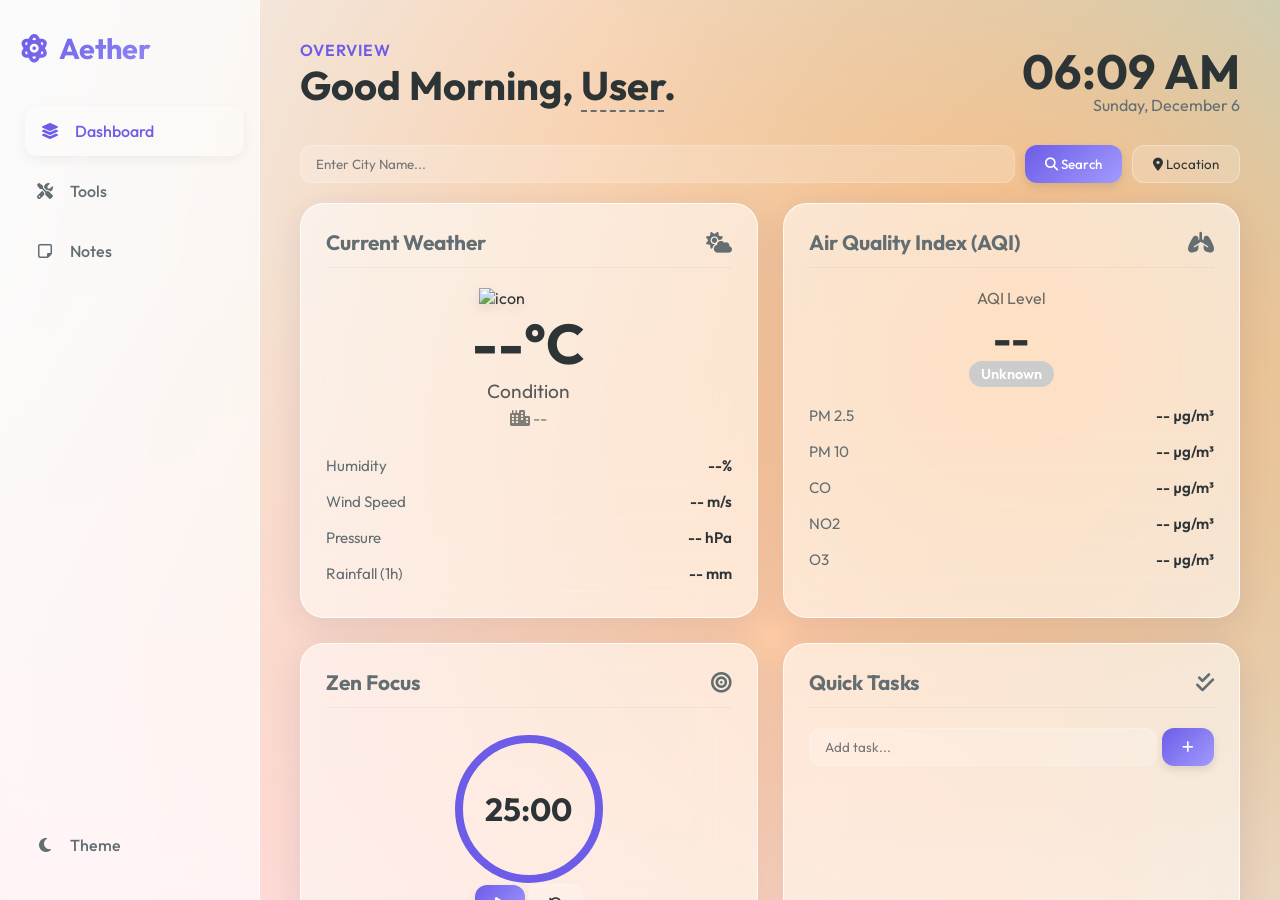
==== commit 5d197c16: "Update index.html" ====
--- a/index.html
+++ b/index.html
@@ -3,7 +3,7 @@
 <head>
     <meta charset="UTF-8">
     <meta name="viewport" content="width=device-width, initial-scale=1.0">
-    <title>Aether Tools | Ultimate Hub</title>
+    <title>Aether Tools | Ultra Hub</title>
     <link rel="stylesheet" href="https://cdnjs.cloudflare.com/ajax/libs/font-awesome/6.4.0/css/all.min.css">
     <link href="https://fonts.googleapis.com/css2?family=Outfit:wght@300;400;500;700&display=swap" rel="stylesheet">
 
@@ -130,9 +130,12 @@
         .main-content {
             flex: 1;
             padding: 40px;
+            padding-bottom: 10px;
             overflow-y: auto;
             position: relative;
             scroll-behavior: smooth;
+            display: flex;
+            flex-direction: column;
         }
 
         .header {
@@ -162,14 +165,13 @@
             line-height: 1;
         }
 
-        /* --- GRID SYSTEM (Responsive) --- */
+        /* --- GRID SYSTEM --- */
         .bento-grid {
             display: grid;
             grid-template-columns: repeat(auto-fit, minmax(320px, 1fr));
             gap: 25px;
         }
 
-        /* CARD STYLES */
         .card {
             background: var(--card-bg);
             backdrop-filter: blur(25px);
@@ -183,7 +185,6 @@
             animation: slideUp 0.5s ease;
             transition: transform 0.3s ease, box-shadow 0.3s ease;
         }
-        
         .card:hover {
             transform: translateY(-5px);
             box-shadow: 0 12px 40px rgba(0,0,0,0.15);
@@ -201,251 +202,117 @@
         }
 
         /* --- WEATHER & AQI DETAILS --- */
-        .weather-search-container {
-            margin-bottom: 20px;
-            display: flex;
-            gap: 10px;
-        }
-        .weather-top-section {
-            display: flex;
-            flex-direction: column;
-            align-items: center;
-            margin-bottom: 20px;
-        }
-        .weather-icon-large {
-            width: 100px;
-            filter: drop-shadow(0 4px 6px rgba(0,0,0,0.1));
-            animation: float 3s ease-in-out infinite;
-        }
-        .weather-temp-large {
-            font-size: 3.5rem;
-            font-weight: 700;
-            color: var(--text-main);
-        }
-        
-        .detail-row {
-            display: flex;
-            justify-content: space-between;
-            padding: 8px 0;
-            border-bottom: 1px solid rgba(255,255,255,0.1);
-            font-size: 0.95rem;
-        }
+        .weather-search-container { margin-bottom: 20px; display: flex; gap: 10px; }
+        .weather-top-section { display: flex; flex-direction: column; align-items: center; margin-bottom: 20px; }
+        .weather-icon-large { width: 100px; filter: drop-shadow(0 4px 6px rgba(0,0,0,0.1)); animation: float 3s ease-in-out infinite; }
+        .weather-temp-large { font-size: 3.5rem; font-weight: 700; color: var(--text-main); }
+        .detail-row { display: flex; justify-content: space-between; padding: 8px 0; border-bottom: 1px solid rgba(255,255,255,0.1); font-size: 0.95rem; }
         .detail-row span:first-child { color: var(--text-muted); }
         .detail-row span:last-child { font-weight: 600; color: var(--text-main); }
-        
         .aqi-header-large { text-align: center; margin-bottom: 15px; }
         .aqi-score { font-size: 2.5rem; font-weight: bold; display: block; }
-        .aqi-status {
-            padding: 4px 12px;
-            border-radius: 20px;
-            color: white;
-            font-size: 0.9rem;
-            font-weight: 600;
-        }
-
-        /* --- ALARM CLOCK (NEW) --- */
-        .alarm-inputs {
-            display: flex;
-            justify-content: center;
-            align-items: center;
-            gap: 10px;
-            margin: 20px 0;
-        }
-        .alarm-inputs input {
-            width: 70px;
-            text-align: center;
-            font-size: 1.5rem;
-            padding: 10px;
-        }
-        .alarm-inputs span { font-size: 2rem; font-weight: bold; }
-        .alarm-status {
-            text-align: center;
-            margin-top: 15px;
-            font-weight: 600;
-            color: var(--accent);
-            min-height: 20px;
-        }
-
-        /* --- CALENDAR (NEW) --- */
-        .calendar-grid {
-            display: grid;
-            grid-template-columns: repeat(7, 1fr);
-            gap: 5px;
-            text-align: center;
-            margin-top: 10px;
-        }
+        .aqi-status { padding: 4px 12px; border-radius: 20px; color: white; font-size: 0.9rem; font-weight: 600; }
+
+        /* --- TOOLS (Alarm, Calc, Calendar) --- */
+        .alarm-inputs { display: flex; justify-content: center; align-items: center; gap: 10px; margin: 20px 0; }
+        .alarm-inputs input { width: 70px; text-align: center; font-size: 1.5rem; padding: 10px; }
+        .alarm-status { text-align: center; margin-top: 15px; font-weight: 600; color: var(--accent); min-height: 20px; }
+
+        .calendar-grid { display: grid; grid-template-columns: repeat(7, 1fr); gap: 5px; text-align: center; margin-top: 10px; }
         .cal-day-name { font-weight: bold; font-size: 0.8rem; color: var(--text-muted); margin-bottom: 5px;}
-        .cal-day {
-            padding: 8px;
-            border-radius: 8px;
-            font-size: 0.9rem;
-            cursor: default;
-        }
-        .cal-day.today {
-            background: var(--accent-grad);
-            color: white;
-            font-weight: bold;
-            box-shadow: 0 4px 10px rgba(108, 92, 231, 0.4);
-        }
-
-        /* --- CALCULATOR --- */
-        .calc-grid {
-            display: grid;
-            grid-template-columns: repeat(4, 1fr);
-            gap: 10px;
-        }
-        .calc-display {
-            grid-column: span 4;
-            background: rgba(0,0,0,0.2);
-            color: var(--text-main);
-            padding: 15px;
-            border-radius: 10px;
-            text-align: right;
-            font-size: 1.5rem;
-            margin-bottom: 10px;
-            height: 50px;
-        }
-        .calc-btn {
-            background: rgba(255,255,255,0.1);
-            border: var(--glass-border);
-            color: var(--text-main);
-            padding: 15px;
-            border-radius: 10px;
-            font-size: 1.1rem;
-            cursor: pointer;
-            transition: 0.1s;
-        }
+        .cal-day { padding: 8px; border-radius: 8px; font-size: 0.9rem; cursor: default; }
+        .cal-day.today { background: var(--accent-grad); color: white; font-weight: bold; box-shadow: 0 4px 10px rgba(108, 92, 231, 0.4); }
+
+        .calc-grid { display: grid; grid-template-columns: repeat(4, 1fr); gap: 10px; }
+        .calc-display { grid-column: span 4; background: rgba(0,0,0,0.2); color: var(--text-main); padding: 15px; border-radius: 10px; text-align: right; font-size: 1.5rem; margin-bottom: 10px; height: 50px; }
+        .calc-btn { background: rgba(255,255,255,0.1); border: var(--glass-border); color: var(--text-main); padding: 15px; border-radius: 10px; font-size: 1.1rem; cursor: pointer; transition: 0.1s; }
         .calc-btn:active { transform: scale(0.95); }
         .calc-btn.op { background: rgba(108, 92, 231, 0.2); color: var(--accent); }
         .calc-btn.eq { background: var(--accent-grad); color: white; grid-column: span 2; }
 
-        /* --- FOCUS / POMODORO --- */
-        .pomo-wrapper {
-            display: flex;
-            flex-direction: column;
-            align-items: center;
-            justify-content: center;
-            height: 200px;
-        }
+        /* --- NEW TOOLS STYLING --- */
+        .password-display {
+            background: rgba(0,0,0,0.1);
+            padding: 15px;
+            border-radius: 10px;
+            font-family: monospace;
+            font-size: 1.2rem;
+            text-align: center;
+            margin-bottom: 15px;
+            word-break: break-all;
+            border: 1px solid rgba(255,255,255,0.2);
+        }
+        .converter-group { display: flex; gap: 10px; align-items: center; margin-bottom: 10px; }
+        .converter-group input { flex: 1; }
+        .converter-group span { font-weight: bold; color: var(--text-muted); }
+
+        /* QR Code & Color Picker */
+        .qr-wrapper { text-align: center; }
+        .qr-img { margin-top: 15px; border-radius: 10px; border: 5px solid white; display: none; }
+        .qr-img.show { display: inline-block; animation: fadeIn 0.5s; }
+        
+        .color-picker-wrapper { display: flex; align-items: center; gap: 15px; }
+        .color-input { width: 50px; height: 50px; border-radius: 10px; border: none; cursor: pointer; padding: 0; overflow: hidden; }
+        .color-details { flex: 1; }
+        .color-code { font-family: monospace; font-size: 1.1rem; margin-bottom: 5px; }
+        
+        .text-analytics-grid { display: grid; grid-template-columns: 1fr 1fr; gap: 10px; margin-top: 10px; }
+        .stat-box { background: rgba(255,255,255,0.2); padding: 10px; border-radius: 8px; text-align: center; }
+        .stat-val { font-size: 1.2rem; font-weight: bold; display: block; }
+        .stat-label { font-size: 0.8rem; opacity: 0.7; }
+
+        /* --- FOCUS / NOTES --- */
+        .pomo-wrapper { display: flex; flex-direction: column; align-items: center; justify-content: center; height: 200px; }
         .timer-circle { position: relative; width: 150px; height: 150px; }
         .timer-circle svg { width: 150px; height: 150px; transform: rotate(-90deg); }
         .timer-circle circle { fill: none; stroke-width: 8; stroke-linecap: round; }
         .circle-bg { stroke: rgba(255,255,255,0.1); }
-        .circle-progress { 
-            stroke: var(--accent); 
-            stroke-dasharray: 440; 
-            stroke-dashoffset: 0;
-            transition: stroke-dashoffset 1s linear;
-        }
-        .timer-text {
-            position: absolute;
-            top: 50%; left: 50%;
-            transform: translate(-50%, -50%);
-            font-size: 2rem;
-            font-weight: 700;
-        }
-        .pomo-controls { margin-top: 20px; display: flex; gap: 10px; }
-
-        /* --- STICKY NOTES --- */
-        .note-area {
-            width: 100%;
-            height: 150px;
-            background: transparent;
-            border: none;
-            resize: none;
-            color: var(--text-main);
-            font-size: 1rem;
-            outline: none;
-            line-height: 1.5;
-        }
-        
+        .circle-progress { stroke: var(--accent); stroke-dasharray: 440; stroke-dashoffset: 0; transition: stroke-dashoffset 1s linear; }
+        .timer-text { position: absolute; top: 50%; left: 50%; transform: translate(-50%, -50%); font-size: 2rem; font-weight: 700; }
+        .note-area { width: 100%; height: 150px; background: transparent; border: none; resize: none; color: var(--text-main); font-size: 1rem; outline: none; line-height: 1.5; }
+
+        /* --- FOOTER --- */
+        .main-footer {
+            margin-top: auto;
+            padding-top: 30px;
+            text-align: center;
+            color: var(--text-muted);
+            font-size: 0.9rem;
+        }
+        .main-footer p {
+            background: rgba(255, 255, 255, 0.3);
+            display: inline-block;
+            padding: 10px 20px;
+            border-radius: 30px;
+            backdrop-filter: blur(10px);
+            border: 1px solid rgba(255, 255, 255, 0.2);
+        }
+        body.dark-mode .main-footer p { background: rgba(0, 0, 0, 0.3); }
+
         /* Inputs & Buttons */
-        input, select {
-            width: 100%;
-            padding: 10px 15px;
-            border-radius: 12px;
-            border: 1px solid rgba(255,255,255,0.2);
-            background: rgba(255,255,255,0.2);
-            color: var(--text-main);
-            outline: none;
-            font-family: inherit;
-        }
-        button.primary-btn {
-            background: var(--accent-grad);
-            border: none;
-            color: white;
-            padding: 10px 20px;
-            border-radius: 12px;
-            cursor: pointer;
-            white-space: nowrap;
-            font-weight: 500;
-            box-shadow: 0 4px 10px rgba(0,0,0,0.1);
-        }
-        button.secondary-btn {
-            background: rgba(255,255,255,0.2);
-            border: 1px solid rgba(255,255,255,0.3);
-            color: var(--text-main);
-            padding: 10px 20px;
-            border-radius: 12px;
-            cursor: pointer;
-            white-space: nowrap;
-        }
+        input, select, textarea { width: 100%; padding: 10px 15px; border-radius: 12px; border: 1px solid rgba(255,255,255,0.2); background: rgba(255,255,255,0.2); color: var(--text-main); outline: none; font-family: inherit; }
+        button.primary-btn { background: var(--accent-grad); border: none; color: white; padding: 10px 20px; border-radius: 12px; cursor: pointer; white-space: nowrap; font-weight: 500; box-shadow: 0 4px 10px rgba(0,0,0,0.1); }
+        button.secondary-btn { background: rgba(255,255,255,0.2); border: 1px solid rgba(255,255,255,0.3); color: var(--text-main); padding: 10px 20px; border-radius: 12px; cursor: pointer; white-space: nowrap; }
         button:hover { transform: translateY(-2px); }
-        button:active { transform: translateY(0); }
-
-        /* --- PAGES/TABS LOGIC --- */
+
         .page-section { display: none; }
         .page-section.active { display: block; animation: fadeIn 0.4s; }
-
         @keyframes slideUp { from { transform: translateY(20px); opacity: 0; } to { transform: translateY(0); opacity: 1; } }
         @keyframes fadeIn { from { opacity: 0; } to { opacity: 1; } }
         @keyframes float { 0%, 100% { transform: translateY(0); } 50% { transform: translateY(-10px); } }
 
-        /* --- RESPONSIVE DESIGN --- */
-        
-        /* Tablet & Mobile */
-        @media (max-width: 900px) {
-            .bento-grid { grid-template-columns: repeat(auto-fit, minmax(280px, 1fr)); }
-        }
-
-        /* Mobile Only */
+        /* Mobile */
         @media (max-width: 768px) {
             body { flex-direction: column; overflow: auto; height: auto; min-height: 100vh; }
-            
-            /* Bottom Navigation Bar for Mobile */
-            .sidebar { 
-                width: 100%; 
-                flex-direction: row; 
-                padding: 10px 20px; 
-                position: fixed; 
-                bottom: 0; 
-                left: 0;
-                height: 70px;
-                border-top: var(--glass-border);
-                border-right: none;
-                justify-content: space-around;
-                align-items: center;
-                background: rgba(255, 255, 255, 0.9); /* More opaque for mobile nav */
-                box-shadow: 0 -4px 20px rgba(0,0,0,0.1);
-            }
+            .sidebar { width: 100%; flex-direction: row; padding: 10px 20px; position: fixed; bottom: 0; left: 0; height: 70px; border-top: var(--glass-border); border-right: none; justify-content: space-around; align-items: center; background: rgba(255, 255, 255, 0.9); box-shadow: 0 -4px 20px rgba(0,0,0,0.1); }
             body.dark-mode .sidebar { background: rgba(20, 20, 30, 0.9); }
-
             .logo, .sidebar-footer, .nav-item span { display: none; }
             .nav-links { flex-direction: row; width: 100%; justify-content: space-around; gap: 0; }
             .nav-item { padding: 12px; font-size: 1.4rem; border-radius: 50%; }
-            .nav-item:hover { transform: none; }
-            
-            /* Main Content Adjustments */
-            .main-content { padding: 20px; padding-bottom: 90px; } /* Extra padding for bottom nav */
+            .main-content { padding: 20px; padding-bottom: 90px; }
             .header { flex-direction: column; align-items: flex-start; gap: 10px; }
-            .date-display { text-align: left; }
-            
-            /* Grid becomes single column */
             .bento-grid { grid-template-columns: 1fr; }
-            
-            /* Adjust large text */
             .weather-temp-large { font-size: 3rem; }
-            .time-large { font-size: 2.5rem; }
         }
     </style>
 </head>
@@ -487,7 +354,6 @@
         </header>
 
         <div id="dashboard" class="page-section active">
-            
             <div class="weather-search-container">
                 <input type="text" id="cityInput" placeholder="Enter City Name...">
                 <button class="primary-btn" onclick="getWeather()"><i class="fa-solid fa-search"></i> Search</button>
@@ -495,67 +361,35 @@
             </div>
 
             <div class="bento-grid">
-                
                 <div class="card">
                     <h2>Current Weather <i class="fa-solid fa-cloud-sun"></i></h2>
-                    
                     <div class="weather-top-section">
                         <img id="weatherIcon" src="" alt="icon" class="weather-icon-large">
                         <div class="weather-temp-large" id="temp">--°C</div>
                         <div id="condition" style="font-size: 1.2rem; text-transform: capitalize; opacity: 0.8;">Condition</div>
                         <div style="font-size: 1rem; margin-top: 5px; opacity: 0.6;"><i class="fa-solid fa-city"></i> <span id="cityName">--</span></div>
                     </div>
-
                     <div class="weather-details-list">
-                        <div class="detail-row">
-                            <span>Humidity</span>
-                            <span id="humidity">--%</span>
-                        </div>
-                        <div class="detail-row">
-                            <span>Wind Speed</span>
-                            <span id="wind">-- m/s</span>
-                        </div>
-                        <div class="detail-row">
-                            <span>Pressure</span>
-                            <span id="pressure">-- hPa</span>
-                        </div>
-                        <div class="detail-row">
-                            <span>Rainfall (1h)</span>
-                            <span id="rain">-- mm</span>
-                        </div>
+                        <div class="detail-row"><span>Humidity</span><span id="humidity">--%</span></div>
+                        <div class="detail-row"><span>Wind Speed</span><span id="wind">-- m/s</span></div>
+                        <div class="detail-row"><span>Pressure</span><span id="pressure">-- hPa</span></div>
+                        <div class="detail-row"><span>Rainfall (1h)</span><span id="rain">-- mm</span></div>
                     </div>
                 </div>
 
                 <div class="card">
                     <h2>Air Quality Index (AQI) <i class="fa-solid fa-lungs"></i></h2>
-                    
                     <div class="aqi-header-large">
                         <div style="font-size: 1rem; opacity: 0.7; margin-bottom: 5px;">AQI Level</div>
                         <span class="aqi-score" id="aqiScore">--</span>
                         <span class="aqi-status" id="aqiStatusText" style="background: #ccc;">Unknown</span>
                     </div>
-
                     <div class="weather-details-list">
-                        <div class="detail-row">
-                            <span>PM 2.5</span>
-                            <span id="pm25">-- µg/m³</span>
-                        </div>
-                        <div class="detail-row">
-                            <span>PM 10</span>
-                            <span id="pm10">-- µg/m³</span>
-                        </div>
-                        <div class="detail-row">
-                            <span>CO (Carbon Monoxide)</span>
-                            <span id="co">-- µg/m³</span>
-                        </div>
-                        <div class="detail-row">
-                            <span>NO2 (Nitrogen Dioxide)</span>
-                            <span id="no2">-- µg/m³</span>
-                        </div>
-                        <div class="detail-row">
-                            <span>O3 (Ozone)</span>
-                            <span id="o3">-- µg/m³</span>
-                        </div>
+                        <div class="detail-row"><span>PM 2.5</span><span id="pm25">-- µg/m³</span></div>
+                        <div class="detail-row"><span>PM 10</span><span id="pm10">-- µg/m³</span></div>
+                        <div class="detail-row"><span>CO</span><span id="co">-- µg/m³</span></div>
+                        <div class="detail-row"><span>NO2</span><span id="no2">-- µg/m³</span></div>
+                        <div class="detail-row"><span>O3</span><span id="o3">-- µg/m³</span></div>
                     </div>
                 </div>
 
@@ -563,10 +397,7 @@
                     <h2>Zen Focus <i class="fa-solid fa-bullseye"></i></h2>
                     <div class="pomo-wrapper">
                         <div class="timer-circle">
-                            <svg>
-                                <circle class="circle-bg" cx="75" cy="75" r="70"></circle>
-                                <circle class="circle-progress" id="pomoRing" cx="75" cy="75" r="70"></circle>
-                            </svg>
+                            <svg><circle class="circle-bg" cx="75" cy="75" r="70"></circle><circle class="circle-progress" id="pomoRing" cx="75" cy="75" r="70"></circle></svg>
                             <div class="timer-text" id="pomoTime">25:00</div>
                         </div>
                         <div class="pomo-controls">
@@ -582,16 +413,79 @@
                         <input type="text" id="taskInput" placeholder="Add task...">
                         <button class="primary-btn" onclick="addTask()"><i class="fa-solid fa-plus"></i></button>
                     </div>
-                    <ul id="taskList" style="list-style: none; overflow-y: auto; max-height: 250px;">
-                        </ul>
-                </div>
-
+                    <ul id="taskList" style="list-style: none; overflow-y: auto; max-height: 250px;"></ul>
+                </div>
             </div>
         </div>
 
         <div id="tools" class="page-section">
             <div class="bento-grid">
                 
+                <div class="card">
+                    <h2>Password Gen <i class="fa-solid fa-key"></i></h2>
+                    <div class="password-display" id="passDisplay">Hit Generate</div>
+                    <div style="margin-bottom: 15px;">
+                        <label style="font-size: 0.9rem;">Length: <span id="passLenVal">12</span></label>
+                        <input type="range" id="passLen" min="6" max="32" value="12" oninput="document.getElementById('passLenVal').textContent = this.value">
+                    </div>
+                    <button class="primary-btn" style="width: 100%;" onclick="generatePass()">Generate Secure Password</button>
+                </div>
+
+                <div class="card">
+                    <h2>Unit Converter <i class="fa-solid fa-scale-balanced"></i></h2>
+                    <div style="margin-bottom: 20px;">
+                        <h3 style="font-size: 0.9rem; margin-bottom: 5px; color: var(--accent);">Length (Meters ↔ Feet)</h3>
+                        <div class="converter-group">
+                            <input type="number" id="inputM" placeholder="Meters" oninput="convertLen('m')">
+                            <span>=</span>
+                            <input type="number" id="inputFt" placeholder="Feet" oninput="convertLen('ft')">
+                        </div>
+                    </div>
+                    <div>
+                        <h3 style="font-size: 0.9rem; margin-bottom: 5px; color: var(--accent);">Weight (Kg ↔ Lbs)</h3>
+                        <div class="converter-group">
+                            <input type="number" id="inputKg" placeholder="Kg" oninput="convertWeight('kg')">
+                            <span>=</span>
+                            <input type="number" id="inputLbs" placeholder="Lbs" oninput="convertWeight('lbs')">
+                        </div>
+                    </div>
+                </div>
+
+                 <div class="card">
+                    <h2>QR Code Gen <i class="fa-solid fa-qrcode"></i></h2>
+                    <div class="qr-wrapper">
+                        <input type="text" id="qrInput" placeholder="Enter link or text..." style="margin-bottom: 10px;">
+                        <button class="primary-btn" onclick="generateQR()" style="width: 100%;">Create QR Code</button>
+                        <img id="qrImage" class="qr-img" src="" alt="QR Code">
+                    </div>
+                </div>
+
+                <div class="card">
+                    <h2>Text Analytics <i class="fa-solid fa-align-left"></i></h2>
+                    <textarea id="analyzeInput" placeholder="Type or paste text..." style="height: 100px; resize: none;" oninput="analyzeText()"></textarea>
+                    <div class="text-analytics-grid">
+                        <div class="stat-box">
+                            <span class="stat-val" id="wordCount">0</span>
+                            <span class="stat-label">Words</span>
+                        </div>
+                        <div class="stat-box">
+                            <span class="stat-val" id="charCount">0</span>
+                            <span class="stat-label">Chars</span>
+                        </div>
+                    </div>
+                </div>
+
+                <div class="card">
+                    <h2>Color Studio <i class="fa-solid fa-palette"></i></h2>
+                    <div class="color-picker-wrapper">
+                        <input type="color" class="color-input" id="colorInput" value="#6c5ce7" oninput="updateColor()">
+                        <div class="color-details">
+                            <div class="color-code" id="hexDisplay">#6c5ce7</div>
+                            <div class="color-code" id="rgbDisplay" style="font-size: 0.9rem; opacity: 0.7;">rgb(108, 92, 231)</div>
+                        </div>
+                    </div>
+                </div>
+
                 <div class="card">
                     <h2>Alarm Clock <i class="fa-regular fa-clock"></i></h2>
                     <div style="text-align: center; margin-top: 20px;">
@@ -599,10 +493,7 @@
                             <input type="number" id="alarmH" min="1" max="12" placeholder="HH">
                             <span>:</span>
                             <input type="number" id="alarmM" min="0" max="59" placeholder="MM">
-                            <select id="alarmAP" style="width: 80px;">
-                                <option value="AM">AM</option>
-                                <option value="PM">PM</option>
-                            </select>
+                            <select id="alarmAP" style="width: 80px;"><option value="AM">AM</option><option value="PM">PM</option></select>
                         </div>
                         <div style="display: flex; gap: 10px; justify-content: center; margin-top: 20px;">
                             <button class="primary-btn" onclick="setAlarm()">Set Alarm</button>
@@ -614,16 +505,11 @@
 
                 <div class="card">
                     <h2>Calendar <i class="fa-regular fa-calendar-days"></i></h2>
-                    <div id="currentMonthYear" style="text-align: center; font-weight: bold; margin: 10px 0; font-size: 1.2rem; color: var(--accent);">November 2024</div>
+                    <div id="currentMonthYear" style="text-align: center; font-weight: bold; margin: 10px 0; font-size: 1.2rem; color: var(--accent);"></div>
                     <div class="calendar-grid">
-                        <div class="cal-day-name">Sun</div>
-                        <div class="cal-day-name">Mon</div>
-                        <div class="cal-day-name">Tue</div>
-                        <div class="cal-day-name">Wed</div>
-                        <div class="cal-day-name">Thu</div>
-                        <div class="cal-day-name">Fri</div>
-                        <div class="cal-day-name">Sat</div>
-                        </div>
+                        <div class="cal-day-name">Sun</div><div class="cal-day-name">Mon</div><div class="cal-day-name">Tue</div><div class="cal-day-name">Wed</div>
+                        <div class="cal-day-name">Thu</div><div class="cal-day-name">Fri</div><div class="cal-day-name">Sat</div>
+                    </div>
                     <div id="calendarDays" class="calendar-grid"></div>
                 </div>
 
@@ -631,24 +517,15 @@
                     <h2>Calculator <i class="fa-solid fa-calculator"></i></h2>
                     <div class="calc-grid">
                         <div class="calc-display" id="calcDisplay">0</div>
-                        <button class="calc-btn op" onclick="calcClear()">C</button>
-                        <button class="calc-btn op" onclick="calcInput('/')">÷</button>
-                        <button class="calc-btn op" onclick="calcInput('*')">×</button>
-                        <button class="calc-btn op" onclick="calcDel()"><i class="fa-solid fa-delete-left"></i></button>
-                        <button class="calc-btn" onclick="calcInput('7')">7</button>
-                        <button class="calc-btn" onclick="calcInput('8')">8</button>
-                        <button class="calc-btn" onclick="calcInput('9')">9</button>
-                        <button class="calc-btn op" onclick="calcInput('-')">-</button>
-                        <button class="calc-btn" onclick="calcInput('4')">4</button>
-                        <button class="calc-btn" onclick="calcInput('5')">5</button>
-                        <button class="calc-btn" onclick="calcInput('6')">6</button>
-                        <button class="calc-btn op" onclick="calcInput('+')">+</button>
-                        <button class="calc-btn" onclick="calcInput('1')">1</button>
-                        <button class="calc-btn" onclick="calcInput('2')">2</button>
-                        <button class="calc-btn" onclick="calcInput('3')">3</button>
-                        <button class="calc-btn eq" onclick="calcResult()">=</button>
-                        <button class="calc-btn" onclick="calcInput('0')" style="grid-column: span 2;">0</button>
-                        <button class="calc-btn" onclick="calcInput('.')">.</button>
+                        <button class="calc-btn op" onclick="calcClear()">C</button><button class="calc-btn op" onclick="calcInput('/')">÷</button>
+                        <button class="calc-btn op" onclick="calcInput('*')">×</button><button class="calc-btn op" onclick="calcDel()">del</button>
+                        <button class="calc-btn" onclick="calcInput('7')">7</button><button class="calc-btn" onclick="calcInput('8')">8</button>
+                        <button class="calc-btn" onclick="calcInput('9')">9</button><button class="calc-btn op" onclick="calcInput('-')">-</button>
+                        <button class="calc-btn" onclick="calcInput('4')">4</button><button class="calc-btn" onclick="calcInput('5')">5</button>
+                        <button class="calc-btn" onclick="calcInput('6')">6</button><button class="calc-btn op" onclick="calcInput('+')">+</button>
+                        <button class="calc-btn" onclick="calcInput('1')">1</button><button class="calc-btn" onclick="calcInput('2')">2</button>
+                        <button class="calc-btn" onclick="calcInput('3')">3</button><button class="calc-btn eq" onclick="calcResult()">=</button>
+                        <button class="calc-btn" onclick="calcInput('0')" style="grid-column: span 2;">0</button><button class="calc-btn" onclick="calcInput('.')">.</button>
                     </div>
                 </div>
 
@@ -673,282 +550,161 @@
             </div>
         </div>
 
+        <footer class="main-footer">
+            <p>
+                &copy; 2024 Aether Tools. Designed with <i class="fa-solid fa-heart" style="color: #ff7675;"></i>
+            </p>
+        </footer>
+
     </main>
 
     <script>
-        // --- 1. THEME & NAV ---
+        // --- CORE & THEME ---
         const themeToggle = document.getElementById('themeToggle');
         const body = document.body;
+        if(localStorage.getItem('theme') === 'dark') { body.classList.add('dark-mode'); themeToggle.classList.remove('light-mode'); }
+        themeToggle.addEventListener('click', () => { body.classList.toggle('dark-mode'); body.classList.toggle('light-mode'); localStorage.setItem('theme', body.classList.contains('dark-mode') ? 'dark' : 'light'); });
+        function showPage(pid) { document.querySelectorAll('.page-section').forEach(e => e.classList.remove('active')); document.getElementById(pid).classList.add('active'); document.querySelectorAll('.nav-item').forEach(e => e.classList.remove('active')); event.currentTarget.classList.add('active'); }
         
-        if(localStorage.getItem('theme') === 'dark') {
-            body.classList.add('dark-mode');
-            themeToggle.classList.remove('light-mode');
-        }
-
-        themeToggle.addEventListener('click', () => {
-            body.classList.toggle('dark-mode');
-            body.classList.toggle('light-mode'); 
-            const isDark = body.classList.contains('dark-mode');
-            localStorage.setItem('theme', isDark ? 'dark' : 'light');
-        });
-
-        function showPage(pageId) {
-            document.querySelectorAll('.page-section').forEach(el => el.classList.remove('active'));
-            document.getElementById(pageId).classList.add('active');
-            document.querySelectorAll('.nav-item').forEach(el => el.classList.remove('active'));
-            event.currentTarget.classList.add('active');
-        }
-
-        // --- 2. USER & CLOCK ---
+        // --- USER & CLOCK ---
         const userNameEl = document.getElementById('userName');
-        if(localStorage.getItem('aetherUser')) {
-            userNameEl.textContent = localStorage.getItem('aetherUser');
-        }
-        userNameEl.addEventListener('input', () => {
-            localStorage.setItem('aetherUser', userNameEl.textContent);
-        });
-
+        if(localStorage.getItem('aetherUser')) userNameEl.textContent = localStorage.getItem('aetherUser');
+        userNameEl.addEventListener('input', () => localStorage.setItem('aetherUser', userNameEl.textContent));
         function updateClock() {
             const now = new Date();
             document.getElementById('clock').textContent = now.toLocaleTimeString([], {hour: '2-digit', minute:'2-digit'});
             document.getElementById('date').textContent = now.toLocaleDateString([], {weekday: 'long', month: 'long', day: 'numeric'});
-            
             const hr = now.getHours();
-            let greet = "Evening";
-            if(hr < 12) greet = "Morning";
-            else if(hr < 18) greet = "Afternoon";
-            document.getElementById('timeGreeting').textContent = greet;
-        }
-        setInterval(updateClock, 1000);
-        updateClock();
-
-        // --- 3. WEATHER (Detailed) ---
+            document.getElementById('timeGreeting').textContent = hr < 12 ? "Morning" : hr < 18 ? "Afternoon" : "Evening";
+        }
+        setInterval(updateClock, 1000); updateClock();
+
+        // --- WEATHER & AQI ---
         const API_KEY = '400fe231827dcfb7820a4bae569869d1';
         const cityInput = document.getElementById('cityInput');
-
-        async function fetchWeather(query, lat = null, lon = null) {
+        async function fetchWeather(q, lat, lon) {
             try {
-                let url = lat && lon ? 
-                    `https://api.openweathermap.org/data/2.5/weather?lat=${lat}&lon=${lon}&units=metric&appid=${API_KEY}` : 
-                    `https://api.openweathermap.org/data/2.5/weather?q=${query}&units=metric&appid=${API_KEY}`;
-
+                let url = lat ? `https://api.openweathermap.org/data/2.5/weather?lat=${lat}&lon=${lon}&units=metric&appid=${API_KEY}` : `https://api.openweathermap.org/data/2.5/weather?q=${q}&units=metric&appid=${API_KEY}`;
                 const res = await fetch(url);
                 if(!res.ok) throw new Error("City not found");
                 const data = await res.json();
-                
-                // Weather
                 document.getElementById('temp').textContent = Math.round(data.main.temp) + "°C";
                 document.getElementById('cityName').textContent = data.name;
                 document.getElementById('condition').textContent = data.weather[0].description;
                 document.getElementById('weatherIcon').src = `https://openweathermap.org/img/wn/${data.weather[0].icon}@2x.png`;
-                
                 document.getElementById('humidity').textContent = data.main.humidity + "%";
                 document.getElementById('wind').textContent = data.wind.speed + " m/s";
                 document.getElementById('pressure').textContent = data.main.pressure + " hPa";
-                const rainfall = data.rain ? (data.rain['1h'] || 0) : 0;
-                document.getElementById('rain').textContent = rainfall > 0 ? rainfall + " mm" : "--";
-
+                document.getElementById('rain').textContent = data.rain ? (data.rain['1h'] || 0) + " mm" : "--";
                 localStorage.setItem('aetherCity', data.name);
                 fetchAQI(data.coord.lat, data.coord.lon);
-
-            } catch (err) { alert("Error: " + err.message); }
-        }
-
+            } catch (err) { alert(err.message); }
+        }
         async function fetchAQI(lat, lon) {
-            try {
-                const url = `https://api.openweathermap.org/data/2.5/air_pollution?lat=${lat}&lon=${lon}&appid=${API_KEY}`;
-                const res = await fetch(url);
-                const data = await res.json();
-                const aqiData = data.list[0];
-
-                const score = aqiData.main.aqi;
-                const statusMap = {
-                    1: { text: "Good", color: "#00b894" },
-                    2: { text: "Fair", color: "#ffeaa7" },
-                    3: { text: "Moderate", color: "#fdcb6e" },
-                    4: { text: "Poor", color: "#e17055" },
-                    5: { text: "Very Poor", color: "#d63031" }
-                };
-                
-                const status = statusMap[score];
-                document.getElementById('aqiScore').textContent = score;
-                const statusEl = document.getElementById('aqiStatusText');
-                statusEl.textContent = status.text;
-                statusEl.style.background = status.color;
-                if(score > 2) statusEl.style.color = "#2d3436"; else statusEl.style.color = "white";
-
-                document.getElementById('pm25').textContent = aqiData.components.pm2_5 + " µg/m³";
-                document.getElementById('pm10').textContent = aqiData.components.pm10 + " µg/m³";
-                document.getElementById('co').textContent = aqiData.components.co + " µg/m³";
-                document.getElementById('no2').textContent = aqiData.components.no2 + " µg/m³";
-                document.getElementById('o3').textContent = aqiData.components.o3 + " µg/m³";
-
-            } catch (err) { console.error("AQI Error", err); }
-        }
-
+            const res = await fetch(`https://api.openweathermap.org/data/2.5/air_pollution?lat=${lat}&lon=${lon}&appid=${API_KEY}`);
+            const data = await res.json(); const aqi = data.list[0];
+            const map = {1:{t:"Good",c:"#00b894"},2:{t:"Fair",c:"#ffeaa7"},3:{t:"Moderate",c:"#fdcb6e"},4:{t:"Poor",c:"#e17055"},5:{t:"Very Poor",c:"#d63031"}};
+            document.getElementById('aqiScore').textContent = aqi.main.aqi;
+            const st = document.getElementById('aqiStatusText'); st.textContent = map[aqi.main.aqi].t; st.style.background = map[aqi.main.aqi].c;
+            st.style.color = aqi.main.aqi > 2 ? "#2d3436" : "white";
+            document.getElementById('pm25').textContent = aqi.components.pm2_5 + " µg/m³";
+            document.getElementById('pm10').textContent = aqi.components.pm10 + " µg/m³";
+            document.getElementById('co').textContent = aqi.components.co + " µg/m³";
+            document.getElementById('no2').textContent = aqi.components.no2 + " µg/m³";
+            document.getElementById('o3').textContent = aqi.components.o3 + " µg/m³";
+        }
         function getWeather() { if(cityInput.value) fetchWeather(cityInput.value); }
-        function getLocationWeather() {
-            if(navigator.geolocation) {
-                navigator.geolocation.getCurrentPosition(pos => {
-                    fetchWeather(null, pos.coords.latitude, pos.coords.longitude);
-                }, () => alert("Location access denied."));
+        function getLocationWeather() { if(navigator.geolocation) navigator.geolocation.getCurrentPosition(p => fetchWeather(null, p.coords.latitude, p.coords.longitude)); }
+        fetchWeather(localStorage.getItem('aetherCity') || 'London');
+
+        // --- NEW: QR CODE ---
+        function generateQR() {
+            const txt = document.getElementById('qrInput').value;
+            const img = document.getElementById('qrImage');
+            if(txt) {
+                img.src = `https://api.qrserver.com/v1/create-qr-code/?size=150x150&data=${encodeURIComponent(txt)}`;
+                img.classList.add('show');
             }
         }
-        const savedCity = localStorage.getItem('aetherCity') || 'London';
-        fetchWeather(savedCity);
-
-        // --- 4. ALARM CLOCK ---
-        let alarmInterval, alarmTime;
-        const AudioContext = window.AudioContext || window.webkitAudioContext;
-        const audioCtx = new AudioContext();
-
-        function playBeep() {
-            if(audioCtx.state === 'suspended') audioCtx.resume();
-            const oscillator = audioCtx.createOscillator();
-            const gainNode = audioCtx.createGain();
-            oscillator.connect(gainNode);
-            gainNode.connect(audioCtx.destination);
-            oscillator.type = 'square';
-            oscillator.frequency.value = 800;
-            gainNode.gain.value = 0.1;
-            oscillator.start();
-            setTimeout(() => oscillator.stop(), 200);
-        }
-
+
+        // --- NEW: TEXT ANALYTICS ---
+        function analyzeText() {
+            const t = document.getElementById('analyzeInput').value;
+            document.getElementById('charCount').textContent = t.length;
+            document.getElementById('wordCount').textContent = t.trim() ? t.trim().split(/\s+/).length : 0;
+        }
+
+        // --- NEW: COLOR PICKER ---
+        function updateColor() {
+            const val = document.getElementById('colorInput').value;
+            document.getElementById('hexDisplay').textContent = val;
+            const r = parseInt(val.substr(1,2),16);
+            const g = parseInt(val.substr(3,2),16);
+            const b = parseInt(val.substr(5,2),16);
+            document.getElementById('rgbDisplay').textContent = `rgb(${r}, ${g}, ${b})`;
+        }
+
+        // --- PASSWORD GEN ---
+        function generatePass() {
+            const len = document.getElementById('passLen').value;
+            const chars = "abcdefghijklmnopqrstuvwxyzABCDEFGHIJKLMNOPQRSTUVWXYZ0123456789!@#$%^&*";
+            let pass = "";
+            for(let i=0; i<len; i++) pass += chars.charAt(Math.floor(Math.random() * chars.length));
+            document.getElementById('passDisplay').textContent = pass;
+        }
+
+        // --- UNIT CONVERTER ---
+        function convertLen(type) {
+            const m = document.getElementById('inputM'); const ft = document.getElementById('inputFt');
+            if(type === 'm') ft.value = (m.value * 3.28084).toFixed(2);
+            else m.value = (ft.value / 3.28084).toFixed(2);
+        }
+        function convertWeight(type) {
+            const kg = document.getElementById('inputKg'); const lbs = document.getElementById('inputLbs');
+            if(type === 'kg') lbs.value = (kg.value * 2.20462).toFixed(2);
+            else kg.value = (lbs.value / 2.20462).toFixed(2);
+        }
+
+        // --- ALARM, CALENDAR, TOOLS ---
+        let alarmInterval; const audioCtx = new (window.AudioContext || window.webkitAudioContext)();
+        function playBeep() { if(audioCtx.state === 'suspended') audioCtx.resume(); const o = audioCtx.createOscillator(); const g = audioCtx.createGain(); o.connect(g); g.connect(audioCtx.destination); o.type='square'; o.frequency.value=800; g.gain.value=0.1; o.start(); setTimeout(()=>o.stop(),200); }
         function setAlarm() {
-            const h = parseInt(document.getElementById('alarmH').value);
-            const m = parseInt(document.getElementById('alarmM').value);
-            const ap = document.getElementById('alarmAP').value;
-
-            if(!h || isNaN(m)) { alert("Invalid Time"); return; }
-            if(audioCtx.state === 'suspended') audioCtx.resume();
-
-            let targetH = h;
-            if(ap === 'PM' && h !== 12) targetH += 12;
-            if(ap === 'AM' && h === 12) targetH = 0;
-
-            const now = new Date();
-            alarmTime = new Date(now.getFullYear(), now.getMonth(), now.getDate(), targetH, m, 0);
-            if(alarmTime <= now) alarmTime.setDate(alarmTime.getDate() + 1);
-
-            document.getElementById('alarmStatus').textContent = `Alarm set for ${h}:${String(m).padStart(2,'0')} ${ap}`;
-            
-            clearInterval(alarmInterval);
-            alarmInterval = setInterval(() => {
-                const current = new Date();
-                if(current >= alarmTime) {
-                    clearInterval(alarmInterval);
-                    document.getElementById('alarmStatus').textContent = "ALARM RINGING!";
-                    
-                    // Ring 5 times
-                    let count = 0;
-                    const ringLoop = setInterval(() => {
-                        playBeep();
-                        count++;
-                        if(count > 10) clearInterval(ringLoop);
-                    }, 500);
-                }
-            }, 1000);
-        }
-
-        function clearAlarm() {
-            clearInterval(alarmInterval);
-            document.getElementById('alarmStatus').textContent = "No alarm set";
-        }
-
-        // --- 5. CALENDAR GENERATOR ---
+            const h = document.getElementById('alarmH').value; const m = document.getElementById('alarmM').value; const ap = document.getElementById('alarmAP').value;
+            if(!h) return; let th = parseInt(h); if(ap==='PM' && th!==12) th+=12; if(ap==='AM' && th===12) th=0;
+            const now = new Date(); let at = new Date(now.getFullYear(), now.getMonth(), now.getDate(), th, m, 0); if(at<=now) at.setDate(at.getDate()+1);
+            document.getElementById('alarmStatus').textContent = `Set for ${h}:${m} ${ap}`;
+            clearInterval(alarmInterval); alarmInterval = setInterval(() => { if(new Date() >= at) { clearInterval(alarmInterval); document.getElementById('alarmStatus').textContent = "RINGING!"; setInterval(playBeep, 500); } }, 1000);
+        }
+        function clearAlarm() { clearInterval(alarmInterval); document.getElementById('alarmStatus').textContent = "No alarm set"; }
+
         function renderCalendar() {
-            const date = new Date();
-            const month = date.getMonth();
-            const year = date.getFullYear();
-            const firstDay = new Date(year, month, 1).getDay();
-            const daysInMonth = new Date(year, month + 1, 0).getDate();
-            
-            const monthNames = ["January", "February", "March", "April", "May", "June", "July", "August", "September", "October", "November", "December"];
-            document.getElementById('currentMonthYear').textContent = `${monthNames[month]} ${year}`;
-            
-            const calendarEl = document.getElementById('calendarDays');
-            calendarEl.innerHTML = '';
-            
-            // Empty slots
-            for(let i=0; i<firstDay; i++) {
-                const div = document.createElement('div');
-                calendarEl.appendChild(div);
-            }
-            
-            // Days
-            for(let i=1; i<=daysInMonth; i++) {
-                const div = document.createElement('div');
-                div.className = 'cal-day';
-                if(i === date.getDate()) div.classList.add('today');
-                div.textContent = i;
-                calendarEl.appendChild(div);
-            }
+            const d = new Date(); const m = d.getMonth(); const y = d.getFullYear();
+            document.getElementById('currentMonthYear').textContent = d.toLocaleString('default', {month:'long', year:'numeric'});
+            const first = new Date(y, m, 1).getDay(); const days = new Date(y, m+1, 0).getDate();
+            const cal = document.getElementById('calendarDays'); cal.innerHTML = '';
+            for(let i=0; i<first; i++) cal.appendChild(document.createElement('div'));
+            for(let i=1; i<=days; i++) { const el = document.createElement('div'); el.className='cal-day'; if(i===d.getDate()) el.classList.add('today'); el.textContent=i; cal.appendChild(el); }
         }
         renderCalendar();
 
-        // --- 6. CALCULATOR & STOPWATCH ---
-        let calcVal = "";
-        const calcDisplay = document.getElementById('calcDisplay');
-        function calcInput(v) { calcVal += v; calcDisplay.textContent = calcVal; }
-        function calcClear() { calcVal = ""; calcDisplay.textContent = "0"; }
-        function calcDel() { calcVal = calcVal.slice(0, -1); calcDisplay.textContent = calcVal || "0"; }
-        function calcResult() { try { calcVal = eval(calcVal).toString(); calcDisplay.textContent = calcVal; } catch { calcDisplay.textContent = "Error"; calcVal = ""; } }
-
-        let swInt, swTime=0;
-        function startSw() { if(!swInt) { let start = Date.now() - swTime; swInt = setInterval(() => { swTime = Date.now() - start; document.getElementById('swDisplay').textContent = new Date(swTime).toISOString().slice(11,19); }, 100); } }
-        function stopSw() { clearInterval(swInt); swInt=null; }
-        function resetSw() { stopSw(); swTime=0; document.getElementById('swDisplay').textContent="00:00:00"; }
-
-        // --- 7. POMODORO ---
-        let pomoInterval;
-        let isRunning = false;
-        let timeLeft = 25 * 60;
-        const totalTime = 25 * 60;
-        const ring = document.getElementById('pomoRing');
-        const circumference = 2 * Math.PI * 70;
-
-        function updateRing() {
-            const offset = circumference - (timeLeft / totalTime) * circumference;
-            ring.style.strokeDashoffset = offset;
-            const m = Math.floor(timeLeft / 60).toString().padStart(2, '0');
-            const s = (timeLeft % 60).toString().padStart(2, '0');
-            document.getElementById('pomoTime').textContent = `${m}:${s}`;
-        }
-
-        function togglePomo() {
-            const btn = document.getElementById('pomoBtn');
-            if(isRunning) { clearInterval(pomoInterval); btn.innerHTML = '<i class="fa-solid fa-play"></i>'; } 
-            else { pomoInterval = setInterval(() => { if(timeLeft > 0) { timeLeft--; updateRing(); } else { clearInterval(pomoInterval); alert("Zen Session Complete."); resetPomo(); } }, 1000); btn.innerHTML = '<i class="fa-solid fa-pause"></i>'; }
-            isRunning = !isRunning;
-        }
-        function resetPomo() { clearInterval(pomoInterval); isRunning = false; timeLeft = 25 * 60; updateRing(); document.getElementById('pomoBtn').innerHTML = '<i class="fa-solid fa-play"></i>'; }
-
-        // --- 8. TASKS & NOTES ---
-        const taskList = document.getElementById('taskList');
-        const taskIn = document.getElementById('taskInput');
+        // Calc & Stopwatch
+        let cv = "", cd = document.getElementById('calcDisplay');
+        function calcInput(v) { cv+=v; cd.textContent=cv; } function calcClear() { cv=""; cd.textContent="0"; } function calcDel() { cv=cv.slice(0,-1); cd.textContent=cv||"0"; } function calcResult() { try { cv=eval(cv).toString(); cd.textContent=cv; } catch { cd.textContent="Error"; cv=""; } }
+        let swInt, swT=0;
+        function startSw() { if(!swInt) { let s = Date.now()-swT; swInt = setInterval(() => { swT = Date.now()-s; document.getElementById('swDisplay').textContent = new Date(swT).toISOString().slice(11,19); }, 100); } }
+        function stopSw() { clearInterval(swInt); swInt=null; } function resetSw() { stopSw(); swT=0; document.getElementById('swDisplay').textContent="00:00:00"; }
+
+        // Pomo, Tasks, Notes
+        let pi, running=false, tl=1500; const ring = document.getElementById('pomoRing');
+        function togglePomo() { const b = document.getElementById('pomoBtn'); if(running) { clearInterval(pi); b.innerHTML='<i class="fa-solid fa-play"></i>'; } else { pi=setInterval(()=>{ if(tl>0) { tl--; ring.style.strokeDashoffset = 440 - (tl/1500)*440; document.getElementById('pomoTime').textContent = `${Math.floor(tl/60).toString().padStart(2,'0')}:${(tl%60).toString().padStart(2,'0')}`; } else { clearInterval(pi); alert("Done!"); resetPomo(); } }, 1000); b.innerHTML='<i class="fa-solid fa-pause"></i>'; } running=!running; }
+        function resetPomo() { clearInterval(pi); running=false; tl=1500; ring.style.strokeDashoffset=0; document.getElementById('pomoBtn').innerHTML='<i class="fa-solid fa-play"></i>'; }
+        
         let tasks = JSON.parse(localStorage.getItem('aetherTasks')) || [];
-        function renderTasks() {
-            taskList.innerHTML = '';
-            tasks.forEach((t, i) => {
-                const li = document.createElement('li');
-                li.style.padding = '10px 0';
-                li.style.borderBottom = '1px solid rgba(255,255,255,0.1)';
-                li.style.display = 'flex';
-                li.style.justifyContent = 'space-between';
-                li.innerHTML = `<span style="${t.done ? 'text-decoration: line-through; opacity: 0.5;' : ''}">${t.text}</span><div><i class="fa-solid fa-check" onclick="toggleTask(${i})" style="cursor:pointer; margin-right:10px; color: var(--accent);"></i><i class="fa-solid fa-trash" onclick="delTask(${i})" style="cursor:pointer; color: #ff7675;"></i></div>`;
-                taskList.appendChild(li);
-            });
-            localStorage.setItem('aetherTasks', JSON.stringify(tasks));
-        }
-        function addTask() { if(taskIn.value) { tasks.push({text: taskIn.value, done: false}); taskIn.value = ''; renderTasks(); } }
-        function toggleTask(i) { tasks[i].done = !tasks[i].done; renderTasks(); }
-        function delTask(i) { tasks.splice(i, 1); renderTasks(); }
+        function renderTasks() { const l = document.getElementById('taskList'); l.innerHTML=''; tasks.forEach((t,i) => { l.innerHTML += `<li style="display:flex; justify-content:space-between; padding:10px 0; border-bottom:1px solid rgba(255,255,255,0.1);"><span style="${t.done?'text-decoration:line-through;opacity:0.5':''}">${t.text}</span><div><i class="fa-solid fa-check" onclick="tasks[${i}].done=!tasks[${i}].done;renderTasks()" style="cursor:pointer;margin-right:10px;color:var(--accent)"></i><i class="fa-solid fa-trash" onclick="tasks.splice(${i},1);renderTasks()" style="cursor:pointer;color:#ff7675"></i></div></li>`; }); localStorage.setItem('aetherTasks', JSON.stringify(tasks)); }
+        function addTask() { const v = document.getElementById('taskInput').value; if(v) { tasks.push({text:v, done:false}); document.getElementById('taskInput').value=''; renderTasks(); } }
         renderTasks();
 
-        const noteArea = document.getElementById('stickyNote');
-        if(localStorage.getItem('aetherNote')) noteArea.value = localStorage.getItem('aetherNote');
-        noteArea.addEventListener('input', () => localStorage.setItem('aetherNote', noteArea.value));
+        const na = document.getElementById('stickyNote'); if(localStorage.getItem('aetherNote')) na.value = localStorage.getItem('aetherNote'); na.addEventListener('input', () => localStorage.setItem('aetherNote', na.value));
     </script>
 </body>
 </html>
